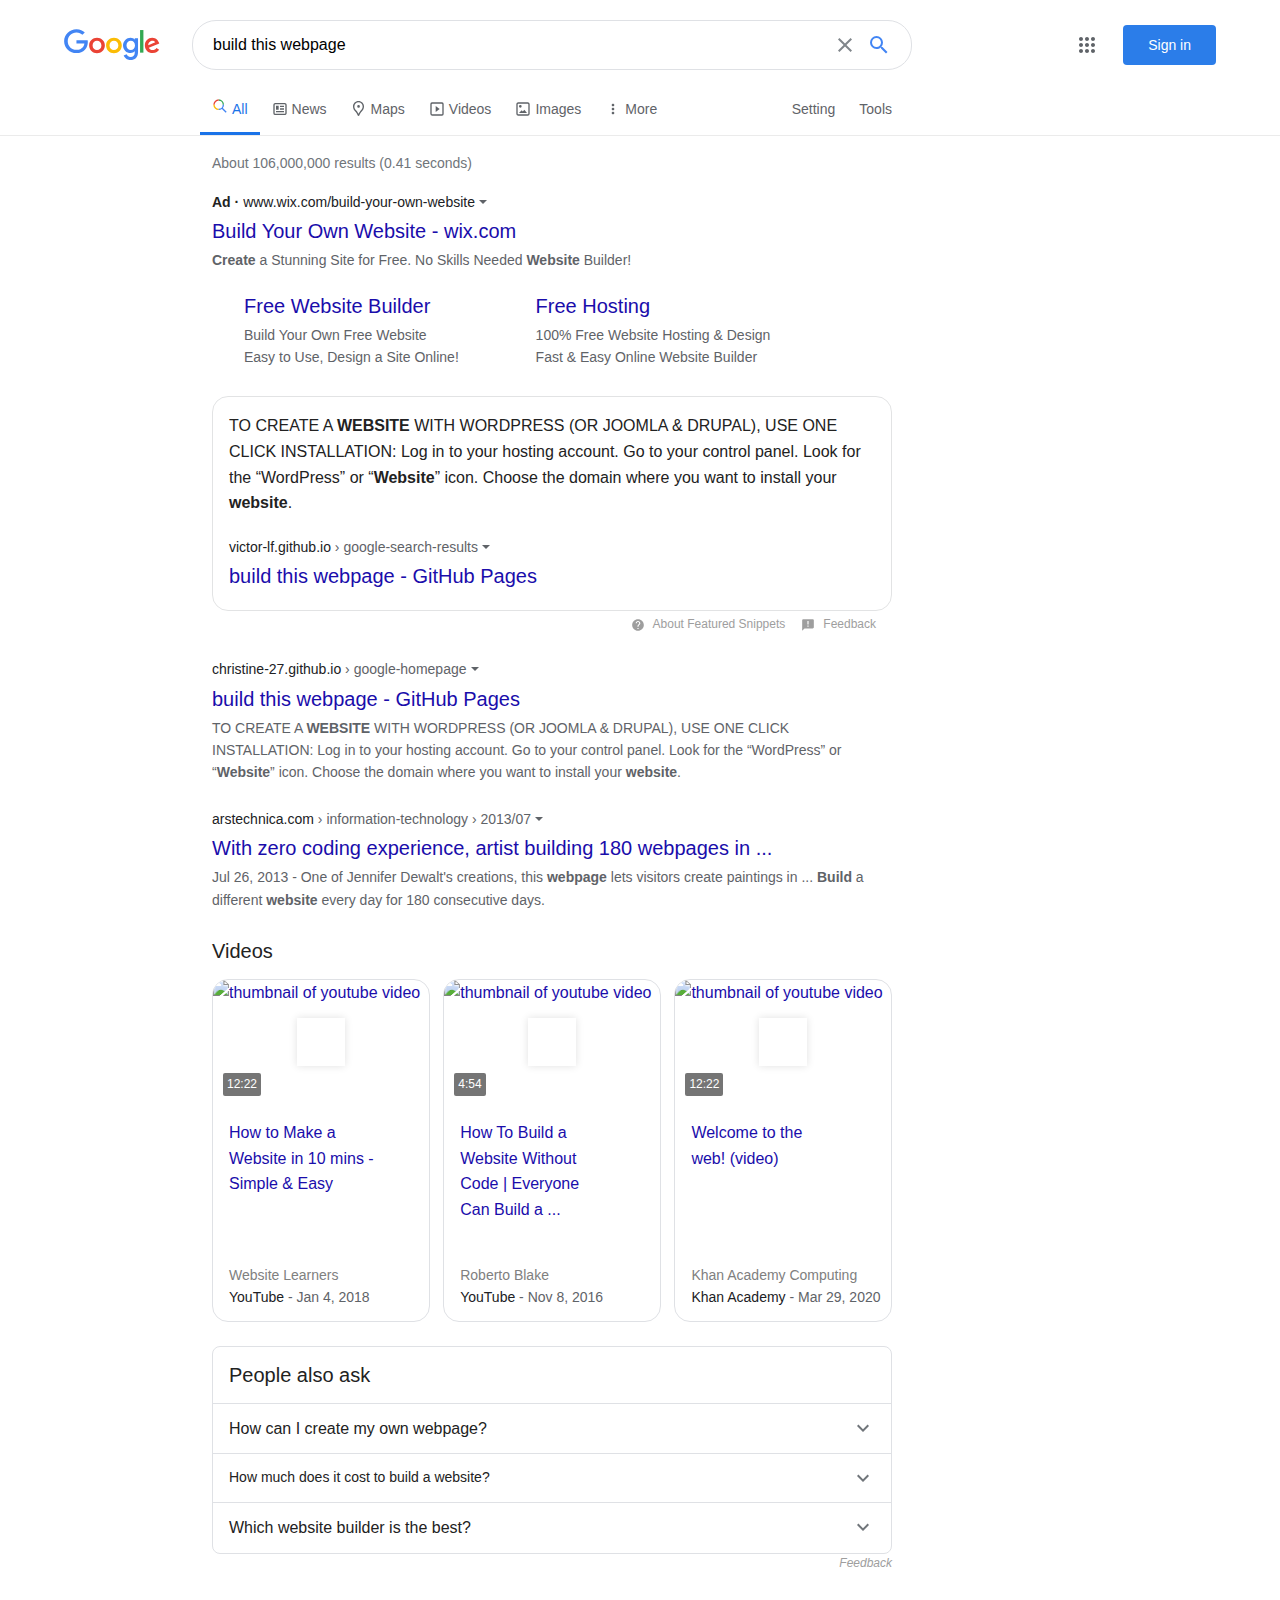
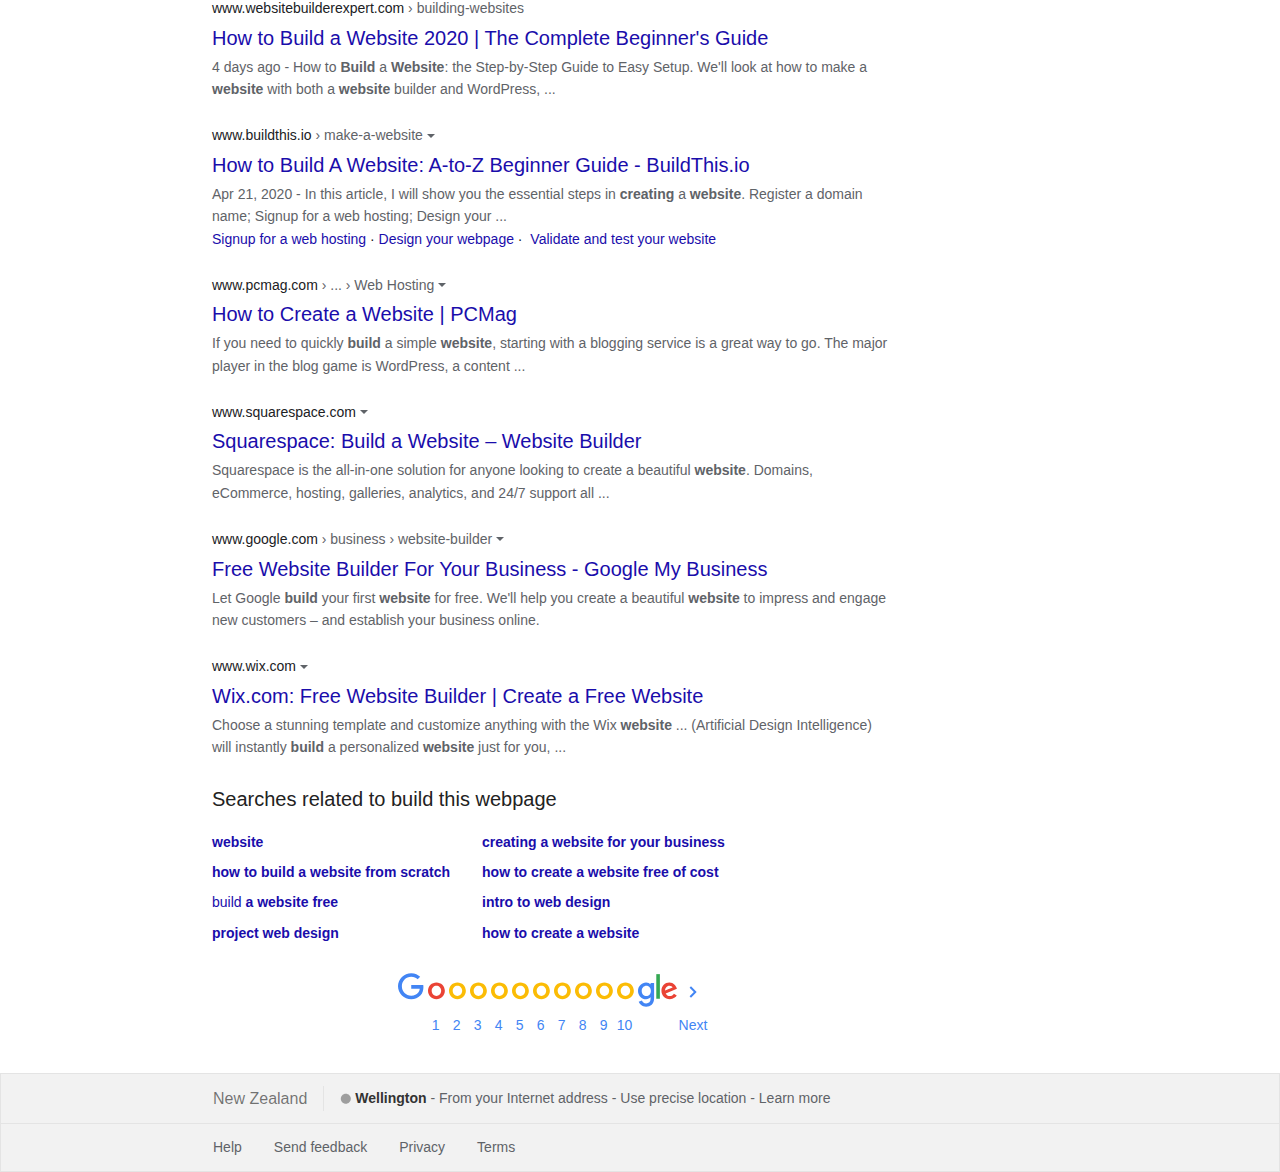
==== search-result.html @ 0edc9e2f "test launch" ====
<!DOCTYPE html>
<html lang="en">

<head>
    <meta charset="UTF-8">
    <meta name="viewport" content="width=device-width, initial-scale=1.0">
    <title>Google Search Result</title>
    <link href="assets/stylesheets/styles.css" rel="stylesheet">

</head>

<body>

    <!-- Header Start -->
    <header class="site-header">

            <div class="main-grid grid">

                <!-- Site Logo Start -->
                <a href="index.html" class="site-logo">

                    <svg width="96" height="32" viewBox="0 0 96 32" fill="none" xmlns="http://www.w3.org/2000/svg">
                        <path
                            d="M40.8529 16.4104C40.8529 20.8522 37.3271 24.1252 33 24.1252C28.6729 24.1252 25.1471 20.8522 25.1471 16.4104C25.1471 11.9374 28.6729 8.69565 33 8.69565C37.3271 8.69565 40.8529 11.9374 40.8529 16.4104ZM37.4153 16.4104C37.4153 13.6348 35.3718 11.7356 33 11.7356C30.6282 11.7356 28.5847 13.6348 28.5847 16.4104C28.5847 19.1583 30.6282 21.0852 33 21.0852C35.3718 21.0852 37.4153 19.1548 37.4153 16.4104Z"
                            fill="#EA4335" />
                        <path
                            d="M57.7941 16.4104C57.7941 20.8522 54.2682 24.1252 49.9412 24.1252C45.6141 24.1252 42.0882 20.8522 42.0882 16.4104C42.0882 11.9409 45.6141 8.69565 49.9412 8.69565C54.2682 8.69565 57.7941 11.9374 57.7941 16.4104ZM54.3565 16.4104C54.3565 13.6348 52.3129 11.7356 49.9412 11.7356C47.5694 11.7356 45.5259 13.6348 45.5259 16.4104C45.5259 19.1583 47.5694 21.0852 49.9412 21.0852C52.3129 21.0852 54.3565 19.1548 54.3565 16.4104Z"
                            fill="#FBBC05" />
                        <path
                            d="M74.0294 9.16174V23.0122C74.0294 28.7096 70.62 31.0365 66.5894 31.0365C62.7953 31.0365 60.5118 28.5356 59.6506 26.4904L62.6435 25.2626C63.1765 26.5183 64.4823 28 66.5859 28C69.1659 28 70.7647 26.4313 70.7647 23.4783V22.3687H70.6447C69.8753 23.3043 68.3929 24.1217 66.5223 24.1217C62.6082 24.1217 59.0223 20.7617 59.0223 16.4383C59.0223 12.0835 62.6082 8.69565 66.5223 8.69565C68.3894 8.69565 69.8718 9.51304 70.6447 10.4209H70.7647V9.16521H74.0294V9.16174ZM71.0082 16.4383C71.0082 13.7217 69.1694 11.7356 66.8294 11.7356C64.4576 11.7356 62.4706 13.7217 62.4706 16.4383C62.4706 19.127 64.4576 21.0852 66.8294 21.0852C69.1694 21.0852 71.0082 19.127 71.0082 16.4383Z"
                            fill="#4285F4" />
                        <path d="M79.4118 1.04347V23.6522H76.0588V1.04347H79.4118Z" fill="#34A853" />
                        <path
                            d="M92.4776 18.9496L95.1459 20.7026C94.2847 21.9583 92.2094 24.1217 88.6235 24.1217C84.1765 24.1217 80.8553 20.7339 80.8553 16.407C80.8553 11.8191 84.2047 8.69217 88.2388 8.69217C92.3012 8.69217 94.2882 11.8783 94.9376 13.6L95.2941 14.4765L84.8294 18.7478C85.6306 20.2956 86.8765 21.0852 88.6235 21.0852C90.3741 21.0852 91.5882 20.2365 92.4776 18.9496ZM84.2647 16.1739L91.26 13.3113C90.8753 12.3478 89.7176 11.6765 88.3553 11.6765C86.6082 11.6765 84.1765 13.1965 84.2647 16.1739V16.1739Z"
                            fill="#EA4335" />
                        <path
                            d="M12.4553 14.4035V11.1304H23.6471C23.7565 11.7009 23.813 12.3757 23.813 13.1061C23.813 15.5617 23.1318 18.5983 20.9365 20.7617C18.8012 22.953 16.073 24.1217 12.4588 24.1217C5.76002 24.1217 0.127075 18.7444 0.127075 12.1426C0.127075 5.54087 5.76002 0.163483 12.4588 0.163483C16.1647 0.163483 18.8047 1.59653 20.7883 3.46435L18.4447 5.77392C17.0224 4.45914 15.0953 3.43653 12.4553 3.43653C7.56355 3.43653 3.73766 7.32174 3.73766 12.1426C3.73766 16.9635 7.56355 20.8487 12.4553 20.8487C15.6283 20.8487 17.4353 19.593 18.593 18.4522C19.5318 17.527 20.1494 16.2052 20.393 14.4L12.4553 14.4035V14.4035Z"
                            fill="#4285F4" />
                    </svg>

                </a>
                <!-- Site Logo End -->

                <!-- Search Bar Start -->
                <form action="#" class="search-bar flex flex-space-between-x flex-center-x">

                    <input maxlength="2048" type="text" aria-label="google search bar" class="search-bar__box" value="build this webpage"/>

                    <button aria-label=" close button" type="button" class="search-bar__button">
                        <svg viewBox="0 0 24 24" xmlns="http://www.w3.org/2000/svg" width="24" height="24" fill="#80868b">
                            <path
                                d="M19 6.41L17.59 5 12 10.59 6.41 5 5 6.41 10.59 12 5 17.59 6.41 19 12 13.41 17.59 19 19 17.59 13.41 12z" />
                        </svg>
                    </button>

                    <button aria-label="google search button" type="submit" class="search-bar__button">
                        <svg viewBox="0 0 24 24" xmlns="http://www.w3.org/2000/svg" width="24" height="24" fill="#4285f4">
                            <path
                                d="M15.5 14h-.79l-.28-.27A6.471 6.471 0 0 0 16 9.5 6.5 6.5 0 1 0 9.5 16c1.61 0 3.09-.59 4.23-1.57l.27.28v.79l5 4.99L20.49 19l-4.99-5zm-6 0C7.01 14 5 11.99 5 9.5S7.01 5 9.5 5 14 7.01 14 9.5 11.99 14 9.5 14z" />
                        </svg>
                    </button>

                </form>
                <!-- Search Bar End -->

                <!-- Menu Start -->
                <div class="menu flex">

                    <a class="menu__icon flex flex-center-y flex-center-x" aria-label="Google App Menu" href="#">
                        <svg viewBox="0 0 24 24" xmlns="http://www.w3.org/2000/svg" width="24" height="24" fill="#5f6368">
                            <path
                                d="M6,8c1.1,0 2,-0.9 2,-2s-0.9,-2 -2,-2 -2,0.9 -2,2 0.9,2 2,2zM12,20c1.1,0 2,-0.9 2,-2s-0.9,-2 -2,-2 -2,0.9 -2,2 0.9,2 2,2zM6,20c1.1,0 2,-0.9 2,-2s-0.9,-2 -2,-2 -2,0.9 -2,2 0.9,2 2,2zM6,14c1.1,0 2,-0.9 2,-2s-0.9,-2 -2,-2 -2,0.9 -2,2 0.9,2 2,2zM12,14c1.1,0 2,-0.9 2,-2s-0.9,-2 -2,-2 -2,0.9 -2,2 0.9,2 2,2zM16,6c0,1.1 0.9,2 2,2s2,-0.9 2,-2 -0.9,-2 -2,-2 -2,0.9 -2,2zM12,8c1.1,0 2,-0.9 2,-2s-0.9,-2 -2,-2 -2,0.9 -2,2 0.9,2 2,2zM18,14c1.1,0 2,-0.9 2,-2s-0.9,-2 -2,-2 -2,0.9 -2,2 0.9,2 2,2zM18,20c1.1,0 2,-0.9 2,-2s-0.9,-2 -2,-2 -2,0.9 -2,2 0.9,2 2,2z" />
                        </svg>
                    </a>

                    <a href="#" class="button menu__button">Sign in</a>

                </div>
                <!-- Menu End -->

            </div>

            <!-- Main Nav Start -->
            <nav class="main-nav main-grid grid">

                <!-- Navigation Menu Start -->
                <ul class="main-nav__list flex">

                    <!-- "All" Start -->
                    <li class="main-nav__item main-nav__item--current">
                        <a href="#" class="main-nav__link main-nav__link--current flex">
                            <span class="main-nav__icon-container">
                                <svg viewBox="0 0 24 24" xmlns="http://www.w3.org/2000/svg" width="16" height="16">
                                    <path d="M10 2v2a6 6 0 0 1 6 6h2a8 8 0 0 0-8-8" fill="#34A853" />
                                    <path d="M10 4V2a8 8 0 0 0-8 8h2c0-3.3 2.7-6 6-6" fill="#EA4335" />
                                    <path d="M4 10H2a8 8 0 0 0 8 8v-2c-3.3 0-6-2.69-6-6" fill="#FBBC04" />
                                    <path
                                        d="M22 20.59l-5.69-5.69A7.96 7.96 0 0 0 18 10h-2a6 6 0 0 1-6 6v2c1.85 0 3.52-.64 4.88-1.68l5.69 5.69L22 20.59"
                                        fill="#4285F4" />
                                </svg>
                            </span>
                            All
                        </a>
                    </li>
                    <!-- "All" End -->

                    <!-- "News" Start -->
                    <li class="main-nav__item">
                        <a href="#" class="main-nav__link flex flex-center-y">
                            <span class="main-nav__icon-container">
                                <svg viewBox="0 0 24 24" xmlns="http://www.w3.org/2000/svg" width="16" height="16" fill="#5f6368">
                                    <path d="M22 12h-2v6.22c-.07.48-.51.82-1 .78h-7v2h7c1.59.05 2.92-1.17 3-2.76V12" />
                                    <path d="M19 3h-7v2h7c.49-.04.92.3 1 .78V12h2V5.76A2.93 2.93 0 0 0 19 3" />
                                    <path d="M12 3H5a2.93 2.93 0 0 0-3 2.76V12h2V5.78A.94.94 0 0 1 5 5h7V3" />
                                    <path d="M4 12H2v6.24A2.916 2.916 0 0 0 5 21h7v-2H5c-.49.04-.92-.3-1-.78L4.01 12" />
                                    <path d="M10 7H6v6h4V7m8 4h-6v2h6v-2m0 4H6v2h12v-2m0-8h-6v2h6V7" />
                                </svg>
                            </span>
                            News
                        </a>
                    </li>
                    <!-- "News" End -->

                    <!-- "Maps" Start -->
                    <li class="main-nav__item">
                        <a href="#" class="main-nav__link flex flex-center-y">
                            <span class="main-nav__icon-container">
                                <svg viewBox="0 0 16 16" xmlns="http://www.w3.org/2000/svg" width="16" height="16" fill="#5f6368">
                                    <path
                                        d="M7.503 0c3.09 0 5.502 2.487 5.502 5.427 0 2.337-1.13 3.694-2.26 5.05-.454.528-.906 1.13-1.358 1.734-.452.603-.754 1.508-.98 1.96-.226.452-.377.829-.904.829-.528 0-.678-.377-.905-.83-.226-.451-.527-1.356-.98-1.959-.452-.603-.904-1.206-1.356-1.734C3.132 9.121 2 7.764 2 5.427 2 2.487 4.412 0 7.503 0zm0 1.364c-2.283 0-4.14 1.822-4.14 4.063 0 1.843.86 2.873 1.946 4.177.468.547.942 1.178 1.4 1.79.34.452.596.99.794 1.444.198-.455.453-.992.793-1.445.459-.61.931-1.242 1.413-1.803 1.074-1.29 1.933-2.32 1.933-4.163 0-2.24-1.858-4.063-4.139-4.063zm0 2.734a1.33 1.33 0 11-.001 2.658 1.33 1.33 0 010-2.658" />
                                </svg>
                            </span>
                            Maps
                        </a>
                    </li>
                    <!-- "Maps" End -->

                    <!-- "Videos" Start -->
                    <li class="main-nav__item">
                        <a href="#" class="main-nav__link flex flex-center-y">
                            <span class="main-nav__icon-container">
                                <svg viewBox="0 0 24 24" xmlns="http://www.w3.org/2000/svg" width="16" height="16" fill="#5f6368">
                                    <path d="M10 16.5l6-4.5-6-4.5" />
                                    <path d="M20 12h2v7.5a2.5 2.5 0 0 1-2.5 2.5H12v-2h7a1 1 0 0 0 1-1v-7" />
                                    <path d="M20 12V5a1 1 0 0 0-1-1h-7V2h7.6A2.4 2.4 0 0 1 22 4.4V12h-2" />
                                    <path
                                        d="M12 20v2H5a3 3 0 0 1-3-3V4.4A2.4 2.4 0 0 1 4.4 2H12v2H5a1 1 0 0 0-1 1v14a1 1 0 0 0 1 1h7" />
                                </svg>
                            </span>
                            Videos
                        </a>
                    </li>
                    <!-- "Videos" End -->

                    <!-- "Images" Start -->
                    <li class="main-nav__item">
                        <a href="#" class="main-nav__link flex flex-center-y">
                            <span class="main-nav__icon-container">
                                <svg viewBox="0 0 24 24" xmlns="http://www.w3.org/2000/svg" width="16" height="16" fill="#5f6368">
                                    <path
                                        d="M14 13l4 5H6l4-4 1.79 1.78L14 13zm-6.01-2.99A2 2 0 0 0 8 6a2 2 0 0 0-.01 4.01zM22 5v14a3 3 0 0 1-3 2.99H5c-1.64 0-3-1.36-3-3V5c0-1.64 1.36-3 3-3h14c1.65 0 3 1.36 3 3zm-2.01 0a1 1 0 0 0-1-1H5a1 1 0 0 0-1 1v14a1 1 0 0 0 1 1h7v-.01h7a1 1 0 0 0 1-1V5" />
                                </svg>
                            </span>
                            Images
                        </a>
                    </li>
                    <!-- "Images" End -->

                    <!-- "More" Start -->
                    <li class="main-nav__item">
                        <a href="#" class="main-nav__link flex flex-center-y">
                            <span class="main-nav__icon-container main-nav__icon-container--last">
                                <svg viewBox="0 0 24 24" xmlns="http://www.w3.org/2000/svg" width="16" height="16" fill="#5f6368">
                                    <path
                                        d="M12 8c1.1 0 2-.9 2-2s-.9-2-2-2-2 .9-2 2 .9 2 2 2zm0 2c-1.1 0-2 .9-2 2s.9 2 2 2 2-.9 2-2-.9-2-2-2zm0 6c-1.1 0-2 .9-2 2s.9 2 2 2 2-.9 2-2-.9-2-2-2z" />
                                </svg>
                            </span>
                            More
                        </a>
                    </li>
                    <!-- "More" End -->

                    <!-- "Setting" Start -->
                    <li class="main-nav__item main-nav__item--push-right">
                        <a href="#" class="main-nav__link flex flex-center-y">
                            Setting
                        </a>
                    </li>
                    <!-- "Setting" End -->

                    <!-- "Tools" Start -->
                    <li class="main-nav__item">
                        <a href="#" class="main-nav__link flex flex-center-y">
                            Tools
                        </a>
                    </li>
                    <!-- "Tools" End -->
                </ul>

            </nav>
            <!-- Main Nav End -->

    </header>
    <!-- Header End -->

    <!-- Main Start -->
    <main class="site-main grid main-grid">

        <!-- Search Results Container Start -->
        <div class="search-result grid">

            <!-- Results Stat Container Start -->
            <div class="search-result__stats-container">
                <p class="search-result__stats">About 106,000,000 results (0.41 seconds) </p>
            </div>
            <!-- Results Stat Container End -->

            <!-- Ads Container Start -->
            <div class="spacing-y">

                <a href="#" class="search-result__link">

                    <div class="flex flex-center-y">

                        <p><strong>Ad</strong><span><b> · </b></span><span
                                class="search-result__web-url">www.wix.com/build-your-own-website</span></p>

                        <svg class="search-result__icon" width="8" height="4" viewBox="0 0 8 4" fill="none"
                            xmlns="http://www.w3.org/2000/svg">
                            <path d="M0 0H8L4 4L0 0Z" fill="#5f6368" />
                        </svg>

                    </div>

                    <h3 class="link search-result__web-title">Build Your Own Website - wix.com‎</h3>

                </a>

                <p class="search-result__web-description"><strong>Create</strong> a Stunning Site for Free. No Skills Needed
                    <strong>Website</strong> Builder!</p>

                <!-- Ads Subsection Container Start -->
                <div class="search-result__ads-container flex">

                    <div class="search-result__ads">
                        <a href="#" class="search-result__link">
                            <h3 class="link search-result__web-title">Free Website Builder</h3>
                        </a>
                        <p class="search-result__web-description">
                            Build Your Own Free Website <br>
                            Easy to Use, Design a Site Online!
                        </p>
                    </div>

                    <div class="search-result__ads">
                        <a href="#" class="search-result__link">
                            <h3 class="link search-result__web-title">Free Hosting</h3>
                        </a>
                        <p class="search-result__web-description">
                            100% Free Website Hosting & Design <br>
                            Fast & Easy Online Website Builder
                        </p>
                    </div>

                </div>
                <!-- Ads Subsection Container End -->

            </div>
            <!-- Ads Container End -->

            <!-- Main Result Start -->
            <div class="spacing-y">

                <!-- Main Result Container Start -->
                <div class="search-result__main-result">

                    <p class="search-result__main-result-description">

                        TO CREATE A <b>WEBSITE</b> WITH WORDPRESS (OR JOOMLA & DRUPAL), USE ONE CLICK INSTALLATION: Log
                        in to your hosting account. Go to your control panel. Look for the “WordPress” or
                        “<b>Website</b>” icon. Choose the domain where you want to install your <b>website</b>.

                    </p>

                    <a href="#" class="search-result__link">

                        <div class="flex-center-y flex">

                            <p><span class="search-result__web-url">victor-lf.github.io <span
                                        class="search-result__web-url--accent">› google-search-results</span></span></p>

                            <svg class="search-result__icon" width="8" height="4" viewBox="0 0 8 4" fill="none"
                                xmlns="http://www.w3.org/2000/svg">
                                <path d="M0 0H8L4 4L0 0Z" fill="#5f6368" />
                            </svg>

                        </div>

                        <h3 class="search-result__web-title">build this webpage - GitHub Pages‎</h3>

                    </a>

                </div>
                <!-- Main Result Container End -->

                <!-- Main Result Menu Container Start -->
                <div class="search-result__menu flex flex-end-x">

                    <a class="search-result__menu-link flex flex-center-y" href="#">

                        <span><svg class="search-result__menu-icon" xmlns="http://www.w3.org/2000/svg" viewBox="0 0 24 24" width="14" height="14" >
                                <path fill="#9e9e9e"
                                    d="M12 2C6.48 2 2 6.48 2 12s4.48 10 10 10 10-4.48 10-10S17.52 2 12 2zm1 17h-2v-2h2v2zm2.07-7.75l-.9.92C13.45 12.9 13 13.5 13 15h-2v-.5c0-1.1.45-2.1 1.17-2.83l1.24-1.26c.37-.36.59-.86.59-1.41 0-1.1-.9-2-2-2s-2 .9-2 2H8c0-2.21 1.79-4 4-4s4 1.79 4 4c0 .88-.36 1.68-.93 2.25z" />
                            </svg>
                        </span>

                        About Featured Snippets

                    </a>

                    <a class="search-result__menu-link flex flex-center-y" href="#">

                        <span><svg class="search-result__menu-icon" xmlns="http://www.w3.org/2000/svg" viewBox="0 0 24 24" width="14" height="14">
                                <path fill="#9e9e9e"
                                    d="M20 2H4c-1.1 0-1.99.9-1.99 2L2 22l4-4h14c1.1 0 2-.9 2-2V4c0-1.1-.9-2-2-2zm-7 9h-2V5h2v6zm0 4h-2v-2h2v2z" />
                            </svg>
                        </span>

                        Feedback

                    </a>

                </div>
                <!-- Main Result Menu Container End -->

            </div>
            <!-- Main Result End -->

            <!-- Website Result Container Start -->
            <div class="spacing-y">

                <a href="#" class="search-result__link">

                    <div class="flex-center-y flex">

                        <p><span class="search-result__web-url">christine-27.github.io <span
                                    class="search-result__web-url--accent">› google-homepage</span></span></p>

                        <svg class="search-result__icon" width="8" height="4" viewBox="0 0 8 4" fill="none"
                            xmlns="http://www.w3.org/2000/svg">
                            <path d="M0 0H8L4 4L0 0Z" fill="#5f6368" />
                        </svg>

                    </div>

                    <h3 class="search-result__web-title">build this webpage - GitHub Pages‎</h3>

                </a>

                <p class="search-result__web-description">TO CREATE A <b>WEBSITE</b> WITH WORDPRESS (OR JOOMLA & DRUPAL), USE
                    ONE CLICK INSTALLATION: Log in to your hosting account. Go to your control panel. Look for the
                    “WordPress” or “<b>Website</b>” icon. Choose the domain where you want to install your
                    <b>website</b>.</p>

            </div>
            <!-- Website Result Container End -->

            <!-- Website Result Container Start -->
            <div class="spacing-y">

                <a href="#" class="search-result__link">

                    <div class="flex-center-y flex">

                        <p><span class="search-result__web-url">arstechnica.com<span
                                    class="search-result__web-url--accent"> › information-technology ›
                                    2013/07</span></span></p>

                        <svg class="search-result__icon" width="8" height="4" viewBox="0 0 8 4" fill="none"
                            xmlns="http://www.w3.org/2000/svg">
                            <path d="M0 0H8L4 4L0 0Z" fill="#5f6368" />
                        </svg>

                    </div>

                    <h3 class="search-result__web-title">With zero coding experience, artist building 180 webpages in ...‎</h3>

                </a>

                <p class="search-result__web-description"><span class="search-result__web-url--accent">Jul 26, 2013 -</span> One of
                    Jennifer Dewalt's creations, this <b>webpage</b> lets visitors create paintings in ... <b>Build</b>
                    a
                    different <b>website</b> every day for 180 consecutive days.</p>

            </div>
            <!-- Website Result Container End -->

            <!-- Video Result Container Start -->
            <div class="spacing-y">

                <h3 class="search-result__section-title video__section-title">Videos</h3>

                <!-- Video-Card Container Start -->
                <div class="flex flex-space-between-x">

                    <!-- Video Card 1 Start -->
                    <div class="video">

                        <a href="#" class="link video__link">

                            <div class="video__thumbnail">

                                <img src="assets/images/video-thumbnail-1.jpg" alt="thumbnail of youtube video" class="video__image">

                                <svg xmlns="http://www.w3.org/2000/svg" width="48px" height="48px" viewBox="0 0 510 510"
                                    class="video__play-button">

                                    <path
                                        d="M255,0C114.75,0,0,114.75,0,255s114.75,255,255,255s255-114.75,255-255S395.25,0,255,0z M204,369.75v-229.5L357,255 L204,369.75z" />
                                </svg>

                                <p class="video__duration">12:22</p>

                            </div>

                            <div class="video__title">
                                How to Make a <br>
                                Website in 10 mins - <br>
                                Simple & Easy
                            </div>

                        </a>

                        <div class="video__stats">
                            <p class="video__channel">
                                Website Learners
                            </p>

                            <p><span class="search-result__web-url">YouTube <span
                                        class="search-result__web-url--accent">- Jan 4, 2018</span></span></p>

                        </div>

                    </div>
                    <!-- Video Card 1 End -->

                    <!-- Video Card 2 Start -->
                    <div class="video">

                        <a href="#" class="link video__link">

                            <div class="video__thumbnail">

                                <img src="assets/images/video-thumbnail-2.jpg" class="video__image" alt="thumbnail of youtube video">

                                <svg xmlns="http://www.w3.org/2000/svg" width="48px" height="48px" viewBox="0 0 510 510"
                                    class="video__play-button">

                                    <path
                                        d="M255,0C114.75,0,0,114.75,0,255s114.75,255,255,255s255-114.75,255-255S395.25,0,255,0z M204,369.75v-229.5L357,255 L204,369.75z" />
                                </svg>

                                <p class="video__duration">4:54</p>

                            </div>

                            <div class="video__title">
                                How To Build a <br>
                                Website Without <br>
                                Code | Everyone <br>
                                Can Build a ...
                            </div>

                        </a>

                        <div class="video__stats">
                            <p class="video__channel">
                                Roberto Blake
                            </p>

                            <p><span class="search-result__web-url">YouTube <span
                                        class="search-result__web-url--accent">- Nov 8, 2016</span></span></p>

                        </div>

                    </div>
                    <!-- Video Card 2 End -->

                    <!-- Video Card 3 Start -->
                    <div class="video">

                        <a href="#" class="link video__link">

                            <div class="video__thumbnail">

                                <img src="assets/images/video-thumbnail-3.jpg" class="video__image" alt="thumbnail of youtube video">

                                <svg xmlns="http://www.w3.org/2000/svg" width="48px" height="48px" viewBox="0 0 510 510"
                                    class="video__play-button">

                                    <path
                                        d="M255,0C114.75,0,0,114.75,0,255s114.75,255,255,255s255-114.75,255-255S395.25,0,255,0z M204,369.75v-229.5L357,255 L204,369.75z" />
                                </svg>

                                <p class="video__duration">12:22</p>

                            </div>

                            <div class="video__title">
                                Welcome to the <br>
                                web! (video)
                            </div>

                        </a>

                        <div class="video__stats">
                            <p class="video__channel">
                                Khan Academy Computing
                            </p>

                            <p><span class="search-result__web-url">Khan Academy <span
                                        class="search-result__web-url--accent">- Mar 29, 2020</span></span></p>

                        </div>

                    </div>
                    <!-- Video-Card 3 End -->

                </div>
                <!-- Video-Card Container End -->

            </div>
            <!-- Video Result Container End -->

            <!-- People Ask Wrapper Start -->
            <div class="spacing-y">

                <div class="people-ask">

                    <div class="people-ask__container">

                        <h2 class="search-result__section-title">People also ask</h2>

                    </div>

                    <div class="people-ask__container flex flex-space-between-x">

                        <p class="people-ask__question">How can I create my own webpage?</p>

                        <svg focusable="false" xmlns="http://www.w3.org/2000/svg" viewBox="0 0 24 24" width="24" height="24">
                            <path d="M7.41 8.59L12 13.17l4.59-4.58L18 10l-6 6-6-6 1.41-1.41z" fill="#70757A" /></svg>

                    </div>

                    <div class="people-ask__container flex flex-space-between-x">

                        <p class="speople-ask__question">How much does it cost to build a website?</p>

                        <svg xmlns="http://www.w3.org/2000/svg" viewBox="0 0 24 24" width="24" height="24">
                            <path d="M7.41 8.59L12 13.17l4.59-4.58L18 10l-6 6-6-6 1.41-1.41z" fill="#70757A" /></svg>

                    </div>

                    <div class="people-ask__container flex flex-space-between-x">

                        <p class="people-ask__question">Which website builder is the best?</p>

                        <svg focusable="false" xmlns="http://www.w3.org/2000/svg" viewBox="0 0 24 24" width="24" height="24">
                            <path d="M7.41 8.59L12 13.17l4.59-4.58L18 10l-6 6-6-6 1.41-1.41z" fill="#70757A" /></svg>

                    </div>

                </div>

                <div class="flex flex-end-x">

                    <a class="search-result__menu-link flex flex-center-y" href="#">

                        <em>Feedback</em>

                    </a>

                </div>

            </div>
            <!-- People Ask Wrapper End -->

            <!-- Website Result Container Start -->
            <div class="spacing-y">

                <a href="#" class="search-result__link">

                    <div class="flex-center-y flex">

                        <p><span class="search-result__web-url">www.websitebuilderexpert.com<span
                                    class="search-result__web-url--accent"> › building-websites</span></span></p>


                    </div>

                    <h3 class="search-result__web-title">How to Build a Website 2020 | The Complete Beginner's Guide</h3>

                </a>

                <p class="search-result__web-description"><span class="search-result__web-url--accent">4 days ago - </span>How to
                    <b>Build</b> a <b>Website</b>: the Step-by-Step Guide to Easy Setup. We'll look at how to make a
                    <b>website</b> with both a <b>website</b> builder and WordPress, ...</p>

            </div>
            <!-- Website Result Container End -->

            <!-- Website Result Container Start -->
            <div class="spacing-y">

                <a href="#" class="search-result__link">

                    <div class="flex-center-y flex">

                        <p><span class="search-result__web-url">www.buildthis.io<span
                                    class="search-result__web-url--accent"> › make-a-website</span></span></p>

                        <svg class="search-result__icon" width="8" height="4" viewBox="0 0 8 4" fill="none"
                            xmlns="http://www.w3.org/2000/svg">
                            <path d="M0 0H8L4 4L0 0Z" fill="#5f6368" />
                        </svg>

                    </div>

                    <h3 class="search-result__web-title">How to Build A Website: A-to-Z Beginner Guide - BuildThis.io‎</h3>

                </a>

                <p class="search-result__web-description"><span class="search-result__web-url--accent">Apr 21, 2020 - </span>In this
                    article, I will show you the essential steps in <b>creating</b> a <b>website</b>. Register a domain
                    name; Signup for a web hosting; Design your ...</p>

                <div>

                    <a href="#" class="link search-result__web-description-link">Signup for a web hosting</a>

                    ·

                    <a href="#" class="link search-result__web-description-link">Design your webpage</a>

                    · ‎

                    <a href="#" class="link search-result__web-description-link">Validate and test your website</a>

                </div>

            </div>
            <!-- Website Result Container End -->

            <!-- Website Result Container Start -->
            <div class="spacing-y">

                <a href="#" class="search-result__link">

                    <div class="flex-center-y flex">

                        <p><span class="search-result__web-url">www.pcmag.com<span
                                    class="search-result__web-url--accent"> › ... › Web Hosting</span></span></p>

                        <svg class="search-result__icon" width="8" height="4" viewBox="0 0 8 4" fill="none"
                            xmlns="http://www.w3.org/2000/svg">
                            <path d="M0 0H8L4 4L0 0Z" fill="#5f6368" />
                        </svg>

                    </div>

                    <h3 class="search-result__web-title">How to Create a Website | PCMag‎</h3>

                </a>

                <p class="search-result__web-description">If you need to quickly <b>build</b> a simple <b>website</b>, starting
                    with a blogging service is a great way to go. The major player in the blog game is WordPress, a
                    content ...</p>

            </div>
            <!-- Website Result Container End -->

            <!-- Website Result Container Start -->
            <div class="spacing-y">

                <a href="#" class="search-result__link">

                    <div class="flex-center-y flex">

                        <p><span class="search-result__web-url">www.squarespace.com</span></p>

                        <svg class="search-result__icon" width="8" height="4" viewBox="0 0 8 4" fill="none"
                            xmlns="http://www.w3.org/2000/svg">
                            <path d="M0 0H8L4 4L0 0Z" fill="#5f6368" />
                        </svg>

                    </div>

                    <h3 class="search-result__web-title">Squarespace: Build a Website – Website Builder‎</h3>

                </a>

                <p class="search-result__web-description">Squarespace is the all-in-one solution for anyone looking to create a
                    beautiful <b>website</b>. Domains, eCommerce, hosting, galleries, analytics, and 24/7 support all
                    ...</p>

            </div>
            <!-- Website Result Container End -->

            <!-- Website Result Container Start -->
            <div class="spacing-y">

                <a href="#" class="search-result__link">

                    <div class="flex-center-y flex">

                        <p><span class="search-result__web-url">www.google.com<span
                                    class="search-result__web-url--accent"> › business › website-builder</span></span></p>

                        <svg class="search-result__icon" width="8" height="4" viewBox="0 0 8 4" fill="none"
                            xmlns="http://www.w3.org/2000/svg">
                            <path d="M0 0H8L4 4L0 0Z" fill="#5f6368" />
                        </svg>

                    </div>

                    <h3 class="search-result__web-title">Free Website Builder For Your Business - Google My Business‎</h3>

                </a>

                <p class="search-result__web-description">Let Google <b>build</b> your first <b>website</b> for free. We'll help
                    you create a beautiful <b>website</b> to impress and engage new customers – and establish your
                    business online.</p>

            </div>
            <!-- Website Result Container End -->

            <!-- Website Result Container Start -->
            <div class="spacing-y">

                <a href="#" class="search-result__link">

                    <div class="flex-center-y flex">

                        <p><span class="search-result__web-url">www.wix.com</span></p>

                        <svg class="search-result__icon" width="8" height="4" viewBox="0 0 8 4" fill="none"
                            xmlns="http://www.w3.org/2000/svg">
                            <path d="M0 0H8L4 4L0 0Z" fill="#5f6368" />
                        </svg>

                    </div>

                    <h3 class="search-result__web-title">Wix.com: Free Website Builder | Create a Free Website</h3>

                </a>

                <p class="search-result__web-description">Choose a stunning template and customize anything with the Wix
                    <b>website</b> ... (Artificial Design Intelligence) will instantly <b>build</b> a personalized
                    <b>website</b> just for you, ...</p>

            </div>
            <!-- Website Result Container End -->

            <!-- Link Result Wrapper Start -->
            <div class="link-list spacing-y">

                <h3 class="search-result__section-title link-list__title">Searches related to build this webpage</h3>

                <div class="link-list__container grid">

                    <a href="#" class="link link-list__item"><b>website</b></a>

                    <a href="#" class="link link-list__item"><b>creating a website for your business</b></a>

                    <a href="#" class="link link-list__item"><b>how to</b> <b>build a website from scratch</b></a>

                    <a href="#" class="link link-list__item"><b>how to create a website free of cost</b></a>

                    <a href="#" class="link link-list__item">build <b>a website free</b></a>

                    <a href="#" class="link link-list__item"><b>intro to web design</b></a>

                    <a href="#" class="link link-list__item"><b>project web design</b></a>

                    <a href="#" class="link link-list__item"><b>how to create a website</b></a>

                </div>

            </div>
            <!-- Link Result Wrapper End -->

        </div>
        <!-- Search Results Container End -->


        <!-- Page Navigation Container Start -->
        <nav class="page-nav spacing-y grid">

            <!-- G Icon Start -->
            <svg width="28" height="40" viewBox="0 0 28 40" fill="none" xmlns="http://www.w3.org/2000/svg">
                <path
                    d="M14.2307 16.6851V13.1209H26.2417C26.3591 13.742 26.4197 14.4769 26.4197 15.2723C26.4197 17.9465 25.6887 21.2532 23.3327 23.6092C21.0411 25.9955 18.1131 27.2682 14.2345 27.2682C7.04528 27.2682 1 21.4123 1 14.2231C1 7.03391 7.04528 1.17802 14.2345 1.17802C18.2116 1.17802 21.0449 2.73858 23.1736 4.77262L20.6585 7.28769C19.132 5.85592 17.0639 4.74231 14.2307 4.74231C8.98083 4.74231 4.87489 8.97325 4.87489 14.2231C4.87489 19.4729 8.98083 23.7039 14.2307 23.7039C17.6359 23.7039 19.5752 22.3365 20.8176 21.0941C21.8251 20.0866 22.488 18.6472 22.7494 16.6814L14.2307 16.6851Z"
                    fill="#4285F4" />
            </svg>
            <!-- G Icon End -->

            <!-- Red O Icon Start -->
            <svg width="20" height="40" viewBox="0 0 20 40" fill="none" xmlns="http://www.w3.org/2000/svg">
                <path
                    d="M18.8556 18.8707C18.8556 23.7077 15.0716 27.272 10.4278 27.272C5.78398 27.272 2 23.7077 2 18.8707C2 13.9996 5.78398 10.4694 10.4278 10.4694C15.0716 10.4694 18.8556 13.9996 18.8556 18.8707ZM15.1663 18.8707C15.1663 15.8481 12.9732 13.7799 10.4278 13.7799C7.8824 13.7799 5.68929 15.8481 5.68929 18.8707C5.68929 21.863 7.8824 23.9614 10.4278 23.9614C12.9732 23.9614 15.1663 21.8592 15.1663 18.8707Z"
                    fill="#EA4335" />
            </svg>
            <!-- Red O Icon End -->

            <!-- Yellow O Icon Start -->
            <svg width="20" height="40" viewBox="0 0 20 40" fill="none" xmlns="http://www.w3.org/2000/svg">
                <path
                    d="M18.8556 18.8707C18.8556 23.7077 15.0716 27.272 10.4278 27.272C5.78398 27.272 2 23.7077 2 18.8707C2 14.0034 5.78398 10.4694 10.4278 10.4694C15.0716 10.4694 18.8556 13.9996 18.8556 18.8707ZM15.1663 18.8707C15.1663 15.8481 12.9732 13.7799 10.4278 13.7799C7.8824 13.7799 5.68929 15.8481 5.68929 18.8707C5.68929 21.863 7.8824 23.9614 10.4278 23.9614C12.9732 23.9614 15.1663 21.8592 15.1663 18.8707Z"
                    fill="#FBBC05" />
            </svg>
            <!-- Yellow O Icon End -->

            <!-- Yellow O Icon Start -->
            <svg width="20" height="40" viewBox="0 0 20 40" fill="none" xmlns="http://www.w3.org/2000/svg">
                <path
                    d="M18.8556 18.8707C18.8556 23.7077 15.0716 27.272 10.4278 27.272C5.78398 27.272 2 23.7077 2 18.8707C2 14.0034 5.78398 10.4694 10.4278 10.4694C15.0716 10.4694 18.8556 13.9996 18.8556 18.8707ZM15.1663 18.8707C15.1663 15.8481 12.9732 13.7799 10.4278 13.7799C7.8824 13.7799 5.68929 15.8481 5.68929 18.8707C5.68929 21.863 7.8824 23.9614 10.4278 23.9614C12.9732 23.9614 15.1663 21.8592 15.1663 18.8707Z"
                    fill="#FBBC05" />
            </svg>
            <!-- Yellow O Icon End -->

            <!-- Yellow O Icon Start -->
            <svg width="20" height="40" viewBox="0 0 20 40" fill="none" xmlns="http://www.w3.org/2000/svg">
                <path
                    d="M18.8556 18.8707C18.8556 23.7077 15.0716 27.272 10.4278 27.272C5.78398 27.272 2 23.7077 2 18.8707C2 14.0034 5.78398 10.4694 10.4278 10.4694C15.0716 10.4694 18.8556 13.9996 18.8556 18.8707ZM15.1663 18.8707C15.1663 15.8481 12.9732 13.7799 10.4278 13.7799C7.8824 13.7799 5.68929 15.8481 5.68929 18.8707C5.68929 21.863 7.8824 23.9614 10.4278 23.9614C12.9732 23.9614 15.1663 21.8592 15.1663 18.8707Z"
                    fill="#FBBC05" />
            </svg>
            <!-- Yellow O Icon End -->

            <!-- Yellow O Icon Start -->
            <svg width="20" height="40" viewBox="0 0 20 40" fill="none" xmlns="http://www.w3.org/2000/svg">
                <path
                    d="M18.8556 18.8707C18.8556 23.7077 15.0716 27.272 10.4278 27.272C5.78398 27.272 2 23.7077 2 18.8707C2 14.0034 5.78398 10.4694 10.4278 10.4694C15.0716 10.4694 18.8556 13.9996 18.8556 18.8707ZM15.1663 18.8707C15.1663 15.8481 12.9732 13.7799 10.4278 13.7799C7.8824 13.7799 5.68929 15.8481 5.68929 18.8707C5.68929 21.863 7.8824 23.9614 10.4278 23.9614C12.9732 23.9614 15.1663 21.8592 15.1663 18.8707Z"
                    fill="#FBBC05" />
            </svg>
            <!-- Yellow O Icon End -->

            <!-- Yellow O Icon Start -->
            <svg width="20" height="40" viewBox="0 0 20 40" fill="none" xmlns="http://www.w3.org/2000/svg">
                <path
                    d="M18.8556 18.8707C18.8556 23.7077 15.0716 27.272 10.4278 27.272C5.78398 27.272 2 23.7077 2 18.8707C2 14.0034 5.78398 10.4694 10.4278 10.4694C15.0716 10.4694 18.8556 13.9996 18.8556 18.8707ZM15.1663 18.8707C15.1663 15.8481 12.9732 13.7799 10.4278 13.7799C7.8824 13.7799 5.68929 15.8481 5.68929 18.8707C5.68929 21.863 7.8824 23.9614 10.4278 23.9614C12.9732 23.9614 15.1663 21.8592 15.1663 18.8707Z"
                    fill="#FBBC05" />
            </svg>
            <!-- Yellow O Icon End -->

            <!-- Yellow O Icon Start -->
            <svg width="20" height="40" viewBox="0 0 20 40" fill="none" xmlns="http://www.w3.org/2000/svg">
                <path
                    d="M18.8556 18.8707C18.8556 23.7077 15.0716 27.272 10.4278 27.272C5.78398 27.272 2 23.7077 2 18.8707C2 14.0034 5.78398 10.4694 10.4278 10.4694C15.0716 10.4694 18.8556 13.9996 18.8556 18.8707ZM15.1663 18.8707C15.1663 15.8481 12.9732 13.7799 10.4278 13.7799C7.8824 13.7799 5.68929 15.8481 5.68929 18.8707C5.68929 21.863 7.8824 23.9614 10.4278 23.9614C12.9732 23.9614 15.1663 21.8592 15.1663 18.8707Z"
                    fill="#FBBC05" />
            </svg>
            <!-- Yellow O Icon End -->

            <!-- Yellow O Icon Start -->
            <svg width="20" height="40" viewBox="0 0 20 40" fill="none" xmlns="http://www.w3.org/2000/svg">
                <path
                    d="M18.8556 18.8707C18.8556 23.7077 15.0716 27.272 10.4278 27.272C5.78398 27.272 2 23.7077 2 18.8707C2 14.0034 5.78398 10.4694 10.4278 10.4694C15.0716 10.4694 18.8556 13.9996 18.8556 18.8707ZM15.1663 18.8707C15.1663 15.8481 12.9732 13.7799 10.4278 13.7799C7.8824 13.7799 5.68929 15.8481 5.68929 18.8707C5.68929 21.863 7.8824 23.9614 10.4278 23.9614C12.9732 23.9614 15.1663 21.8592 15.1663 18.8707Z"
                    fill="#FBBC05" />
            </svg>
            <!-- Yellow O Icon End -->

            <!-- Yellow O Icon Start -->
            <svg width="20" height="40" viewBox="0 0 20 40" fill="none" xmlns="http://www.w3.org/2000/svg">
                <path
                    d="M18.8556 18.8707C18.8556 23.7077 15.0716 27.272 10.4278 27.272C5.78398 27.272 2 23.7077 2 18.8707C2 14.0034 5.78398 10.4694 10.4278 10.4694C15.0716 10.4694 18.8556 13.9996 18.8556 18.8707ZM15.1663 18.8707C15.1663 15.8481 12.9732 13.7799 10.4278 13.7799C7.8824 13.7799 5.68929 15.8481 5.68929 18.8707C5.68929 21.863 7.8824 23.9614 10.4278 23.9614C12.9732 23.9614 15.1663 21.8592 15.1663 18.8707Z"
                    fill="#FBBC05" />
            </svg>
            <!-- Yellow O Icon End -->

            <!-- Yellow O Icon Start -->
            <svg width="20" height="40" viewBox="0 0 20 40" fill="none" xmlns="http://www.w3.org/2000/svg">
                <path
                    d="M18.8556 18.8707C18.8556 23.7077 15.0716 27.272 10.4278 27.272C5.78398 27.272 2 23.7077 2 18.8707C2 14.0034 5.78398 10.4694 10.4278 10.4694C15.0716 10.4694 18.8556 13.9996 18.8556 18.8707ZM15.1663 18.8707C15.1663 15.8481 12.9732 13.7799 10.4278 13.7799C7.8824 13.7799 5.68929 15.8481 5.68929 18.8707C5.68929 21.863 7.8824 23.9614 10.4278 23.9614C12.9732 23.9614 15.1663 21.8592 15.1663 18.8707Z"
                    fill="#FBBC05" />
            </svg>
            <!-- Yellow O Icon End -->

            <!-- gle Icon Start -->
            <svg width="42" height="40" viewBox="0 0 42 40" fill="none" xmlns="http://www.w3.org/2000/svg">
                <path
                    d="M18.1056 10.977V26.0599C18.1056 32.2642 14.4466 34.7983 10.121 34.7983C6.04913 34.7983 3.59844 32.0748 2.67422 29.8476L5.88625 28.5106C6.45821 29.8779 7.85968 31.4915 10.1172 31.4915C12.8861 31.4915 14.6019 29.7832 14.6019 26.5674V25.3591H14.4731C13.6474 26.378 12.0565 27.2682 10.049 27.2682C5.84837 27.2682 2 23.6092 2 18.901C2 14.1587 5.84837 10.4694 10.049 10.4694C12.0527 10.4694 13.6436 11.3595 14.4731 12.3482H14.6019V10.9808H18.1056V10.977ZM14.8633 18.901C14.8633 15.9427 12.8898 13.7799 10.3785 13.7799C7.83317 13.7799 5.70065 15.9427 5.70065 18.901C5.70065 21.8289 7.83317 23.9614 10.3785 23.9614C12.8898 23.9614 14.8633 21.8289 14.8633 18.901Z"
                    fill="#4285F4" />
                <path d="M23.8819 2.13634V26.7568H20.2836V2.13634H23.8819Z" fill="#34A853" />
                <path
                    d="M37.9042 21.6358L40.7678 23.5448C39.8436 24.9122 37.6164 27.2682 33.768 27.2682C28.9954 27.2682 25.4311 23.5789 25.4311 18.8669C25.4311 13.8708 29.0257 10.4656 33.3551 10.4656C37.7149 10.4656 39.8474 13.9352 40.5443 15.8102L40.9269 16.7647L29.6962 21.4161C30.556 23.1016 31.8931 23.9615 33.768 23.9615C35.6467 23.9615 36.9497 23.0372 37.9042 21.6358ZM29.0901 18.6131L36.5975 15.4958C36.1846 14.4466 34.9422 13.7155 33.4801 13.7155C31.6052 13.7155 28.9954 15.3708 29.0901 18.6131V18.6131Z"
                    fill="#EA4335" />
            </svg>
            <!-- gle Icon End -->

            <!-- Next Page Icon Start -->
            <svg width="8" height="12" viewBox="0 0 8 12" xmlns="http://www.w3.org/2000/svg">
                <path
                    d="M6.95006 6.70702L7.65706 6.00002L2.00006 0.343018L0.58606 1.75702L4.82806 6.00002L0.58606 10.243L2.00006 11.657L6.95006 6.70702Z"
                    fill="#4285F4">
                </path>
            </svg>
            <!-- Next Page Icon End -->

            <!-- Page Number Start -->
            <a href="#" class="link page-nav__link page-nav__link--first">1</a>
            <a href="#" class="link page-nav__link">2</a>
            <a href="#" class="link page-nav__link">3</a>
            <a href="#" class="link page-nav__link">4</a>
            <a href="#" class="link page-nav__link">5</a>
            <a href="#" class="link page-nav__link">6</a>
            <a href="#" class="link page-nav__link">7</a>
            <a href="#" class="link page-nav__link">8</a>
            <a href="#" class="link page-nav__link">9</a>
            <a href="#" class="link page-nav__link">10</a>

            <a href="#" class="link page-nav__link page-nav__link--next">Next</a>
            <!-- Page Number End -->

        </nav>
        <!-- Page Navigation Container End -->

    </main>

    <footer class="site-footer">

        <div class="footer__wrapper grid main-grid">

        <div class="footer__container flex">

            <div class="footer__content-container">

                <p class="footer__location">New Zealand</p>

            </div>

            <div class="footer__content-container flex flex-row flex-center-y">

                <svg width="11" height="11" viewBox="0 0 11 11" xmlns="http://www.w3.org/2000/svg">
                    <path
                        d="M0.800049 5.79989C0.800049 8.56188 3.04096 10.801 5.80232 10.801C8.56369 10.801 10.8 8.55961 10.8 5.79989C10.8 3.0379 8.56369 0.801025 5.80232 0.801025C3.04096 0.801025 0.800049 3.0379 0.800049 5.79989Z"
                        fill="#9e9e9e" />
                </svg>

                <p class="footer__address">

                    <b>Wellington</b>
                    <span class="search-result__web-url--accent"> - From your Internet address</span>
                    <span class="search-result__web-url--accent"> - Use precise location</span>
                    <span class="search-result__web-url--accent"> - Learn more</span>

                </p>

            </div>

        </div>

    </div>

    <div class="footer__wrapper grid main-grid">

        <nav class="footer-nav footer__container flex">

            <ul class="footer-nav__list flex">
                <li class="footer-nav__item"><a href="#" class="footer-nav__link">Help</a></li>
                <li class="footer-nav__item"><a href="#" class="footer-nav__link">Send feedback</a></li>
                <li class="footer-nav__item"><a href="#" class="footer-nav__link">Privacy</a></li>
                <li class="footer-nav__item"><a href="#" class="footer-nav__link">Terms</a></li>
            </ul>

        </nav>

    </div>
    
    </footer>

</body>

</html>
---- assets/stylesheets/styles.css ----
/* Reset */


* {
    box-sizing: border-box;
}

body,
button,
form,
input,
ul,
li,
a,
p,
div,
span,
h1,
h2,
h3,
nav {
    padding: 0;
    margin: 0;
}

svg,
img {
    display: block;
}

/* General Style */

body {
    color: #222;
    font-family: Arial, sans-serif;
    font-size: 0.875rem;
    line-height: 1.6;
}

.button {
    display: inline;
    padding: 0.5rem 1.5rem;
    text-decoration: none;
    cursor: pointer;
}

.link {
    text-decoration: none;
    cursor: pointer;
}

.link:hover,
.link:focus {
    text-decoration: underline;
}

/* General Layout */

/** Spacing **/

.spacing-y {
    margin: 0.75rem 0;
}

/******* Flex *******/

.flex {
    display: flex;
}

.flex-center-y {
    align-items: center;
}

.flex-center-x {
    justify-content: center;
}

.flex-end-x {
    justify-content: flex-end;
}

.flex-space-between-x {
    justify-content: space-between;
}

.flex-row {
    flex-direction: row;
}

.flex-column {
    flex-direction: column;
}

/******** Grid *******/

.grid {
    display: grid;
}

.main-grid {
    grid-template-columns: 2rem minmax(auto, 96px) minmax(auto, 720px) 1fr 2rem;
    grid-auto-flow: row;
    column-gap: 2rem;

    align-items: center;
    justify-content: start;
}

.site-logo {
    grid-column: 2 / span 1;

}

.search-bar {
    grid-column: 3 / span 1;
}

.main-nav__list {
    grid-column: 3 / span 1;
    grid-row: 2;
}

.menu {
    grid-column: 4 / span 1;
    grid-row: 1 / span 1;

    justify-self: end;
}

/* Page Navigation */

.page-nav {
    grid-column: 3 / span 1;

    grid-template-columns: repeat(13, auto);
    grid-template-rows: repeat(2, auto);
    align-items: center;
    justify-items: center;
    column-gap: 1px;
    row-gap: 2px;
}

.page-nav__link--first {
    grid-column: 2 / span 1;
}

.page-nav__link--next {
    grid-column: 13 / span 1;
}

/** Search Result **/

.search-result {
    grid-column: 3 / span 1;
    padding: 0 1.25rem;
}

.link-list__container {
    grid-template-rows: repeat(4, auto);
    grid-template-columns: repeat(2, auto);
    column-gap: 2rem;

    justify-items: start;
}

.link-list {
    justify-self: start;
}

/** Footer **/

.footer__container {
    grid-column: 3 / span 1;
    padding: 0.75rem 1.25rem;
}

/* Search Result Page */

/* Header */

.site-header {
    margin-top: 1.25rem;
    border-bottom: 1px solid #ebebeb;
}

.search-bar {
    border: 1px solid #dfe1e5;
    background-color: #fff;
    box-shadow: none;
    border-radius: 1.5rem;

    padding: 0.75rem 1.25rem;
    width: 100%;
}

.search-bar:hover,
.search-bar:focus {
    box-shadow: 0 1px 6px 0 rgba(32, 33, 36, 0.28);
    border-color: rgba(223, 225, 229, 0);
}

.search-bar__box {
    font-family: inherit;
    font-size: 1rem;
    word-wrap: break-word;
    border: none;
    outline: none;
    background-color: transparent;
    width: 90%;
}

.search-bar__button {
    background: none;
    border: none;
    cursor: pointer;
}

.menu__icon {
    margin-right: 1rem;
    height: 2.5rem;
    width: 2.5rem;
    border-radius: 50%;
}

.menu__icon:hover,
.menu__icon:focus {
    background-color: rgba(60, 64, 67, 0.1);
    outline: none;
}

.menu__button {
    font-family: Helvetica, sans-serif;
    color: #fff;

    background-color: #2b7de9;
    border: 1px solid transparent;
    border-radius: 0.25rem;
}

.menu__button:hover,
.menu__button:focus {
    background: #5094ed;
    box-shadow: 0 1px 2px 0 rgba(66, 133, 244, 0.3), 0 1px 3px 1px rgba(66, 133, 244, 0.15);
}

.main-nav__list {
    list-style: none;
    width: 100%;
    padding: 0.75rem 0.5rem 0 0.5rem;
}

.main-nav__link {
    text-decoration: none;
    cursor: pointer;
    color: #5f6368;
}

.main-nav__link--current {
    color: #1A73E8;
}

.main-nav__icon-container--last {
    margin-right: 0;
}

.main-nav__item {
    padding: 1rem 0.75rem 0.75rem 0.75rem;
}

.main-nav__item--push-right {
    margin-left: auto;
}

.main-nav__item--current {
    border-bottom: 3px solid #1A73E8;
}

.main-nav__icon-container {
    margin-right: 0.25rem;
}

.page-nav {
    margin-left: auto;
    margin-right: auto;
}

.page-nav__link {
    color: #4285f4;
}

/* Main */

.site-main {
    padding: 0.75rem 0;
}

.search-result__stats-container {
    margin: 0.25rem 0;
}

.search-result__stats {
    color: #70757a;
}

.search-result__icon {
    margin: 0 0.25rem;
}

.search-result__web-url {
    color: #202124;
}

.search-result__web-url--accent {
    color: #5f6368;
}

.search-result__link {
    color: inherit;
    text-decoration: none;
    cursor: pointer;
}

.search-result__ads {
    width: 45%;
}

.search-result__ads-container {
    padding: 1rem 0 0.25rem 2rem;
}

.search-result__web-title {
    color: #1a0dab;
    font-size: 1.25rem;
    font-weight: 400;

    padding: 2px 0;
}

.search-result__main-result {
    padding: 1rem;
    border: 1px rgba(112, 117, 122, 0.2) solid;
    border-radius: 1rem;
    max-width: 100%;
}

.search-result__main-result-description {
    font-size: 1rem;
    padding-bottom: 1.25rem;
}

.search-result__menu-link {
    text-decoration: none;
    cursor: pointer;
    color: #9e9e9e;
    font-size: 0.75rem;
}

.search-result__menu {
    padding: 0.25rem 1rem 0 1rem;
}

.search-result__menu-icon {
    margin-right: 0.5rem;
}

.search-result__web-description {
    color: #5f6368;
}

.search-result__web-description-link {
    color: #1a0dab;
    padding-top: 2px;
}

.search-result__menu-link+.search-result__menu-link {
    margin-left: 1rem;
}

.search-result__section-title {
    font-weight: normal;
    font-size: 1.25rem;
}

.video {
    border: 1px solid #dfe1e5;
    border-radius: 1rem;
    overflow: hidden;
    width: 32%;
}

.video__thumbnail {
    position: relative;
}

.video__play-button {
    position: absolute;
    left: 50%;
    top: 50%;
    transform: translate(-50%, -50%);

    box-shadow: 0 0 8px rgba(0, 0, 0, .12);
    fill: rgba(255, 255, 255, .9);
}

.video__duration {
    display: inline-block;
    position: absolute;
    padding: 2px 4px;
    border-radius: 2px;
    background-color: rgba(0, 0, 0, .54);
    color: #fff;
    font-size: 0.75rem;
    bottom: 8px;
    left: 10px;
}

.video__channel {
    color: #808080;
}

.video__title {
    padding: 1rem 1rem 0 1rem;
    height: 10rem;
}

.video__stats {
    padding: 0 1rem 0.75rem 1rem;
    white-space: nowrap;
}

.video__link {
    font-size: 1rem;
    color: #1a0dab;
}

.video__image {
    width: 100%;
    min-height: 124px;
    height: auto;
    object-fit: cover;
}

.video__section-title {
    padding-bottom: 0.75rem;
}

.people-ask {
    border: 1px solid #dfe1e5;
    border-radius: 0.5rem;
}

.people-ask__question {
    font-size: 1rem;
}

.people-ask__container+.people-ask__container {
    border-top: 1px solid #dfe1e5;
}

.people-ask__container {
    padding: 0.75rem 1rem;
}

.link-list__item {
    padding: 0.25rem 0;
    color: #1a0dab;
}

.link-list__title {
    padding-bottom: 0.75rem;
}

.site-footer {
    background-color: #f2f2f2;
    border: 1px solid #e4e4e4;

    margin-top: 0.75rem;
}

.footer-nav__list {
    list-style: none;
}

.footer-nav__item+.footer-nav__item {
    margin-left: 2rem;
}

.footer__wrapper+.footer__wrapper {
    border-top: 1px solid #e4e4e4;
}

.footer__location {
    padding-right: 1rem;

    color: rgba(0, 0, 0, .54);
    font-size: 1rem;
}

.footer__content-container+.footer__content-container {
    border-left: 1px solid #e4e4e4;
    padding-left: 1rem;
}

.footer__address {
    padding-left: 0.25rem;

    color: #333;
}

.footer-nav__link {
    color: #5f6368;
    text-decoration: none;
    cursor: pointer;
}

.footer-nav__link:hover,
.footer-nav__link:focus {
    color: #333;
}

/****** Homepage ******/

/** Header **/

.home-site-header {
    margin: 1.25rem 2rem 0 2rem;
}

.home-menu__link {
    color: rgba(0, 0, 0, 0.87);
}

.home-menu__link:hover,
.home-menu__link:focus {
    opacity: 0.85;
}

.home-menu__link+.home-menu__link {
    margin-left: 1rem;
}

.home-menu__button {
    font-weight: bold;
    color: #fff;
    padding: 4px 0.75rem;
    background-image: linear-gradient(to top, #4387fd, #4683ea);
    border: 1px solid #4285f4;
    border-radius: 2px;
}

.home-menu__icon {
    width: 2rem;
    height: 2rem;
}

/** Main **/

.home-site-main {
    padding-top: 6rem;
}

.home-search-bar__box {
    width: 95%;
}

.home__site-logo {
    margin: 0 auto;
    margin-bottom: 1.5rem;
}

.promotion {
    margin: 0 auto;
    padding: 0.75rem 0;
}

.promotion__link {
    color: #1a0dab;
}

.search-bar__button-container {
    padding-top: 1.5rem;
    padding-bottom: 0.75rem;
}

.search-bar__submit-button {
    border-radius: 4px;
    background-color: #f2f2f2;
    border: 1px solid #f2f2f2;
    color: #5F6368;
    padding: 8px 1rem;
}

.search-bar__submit-button:hover,
.search-bar__submit-button:focus {
    box-shadow: 0 1px 1px rgba(0, 0, 0, 0.1);
    border: 1px solid #c6c6c6;
    background-color: #f8f8f8;
    color: #222;
}

.search-bar__submit-button+.search-bar__submit-button {
    margin-left: 1rem;
}

/** Footer **/

.home-site-footer {
    position: fixed;
    bottom: 0;
    width: 100%;
}

.home-main-section {
    min-width: 640px;
}

.home-footer__container {
    padding: 0.75rem 2rem;
}

.home-footer__wrapper {
    border-top: 1px solid #e4e4e4;
}

.home-footer-navigation-privacy {
    margin-right: auto;
}

.home-footer-nav__link {
    color: #5f6368;
}
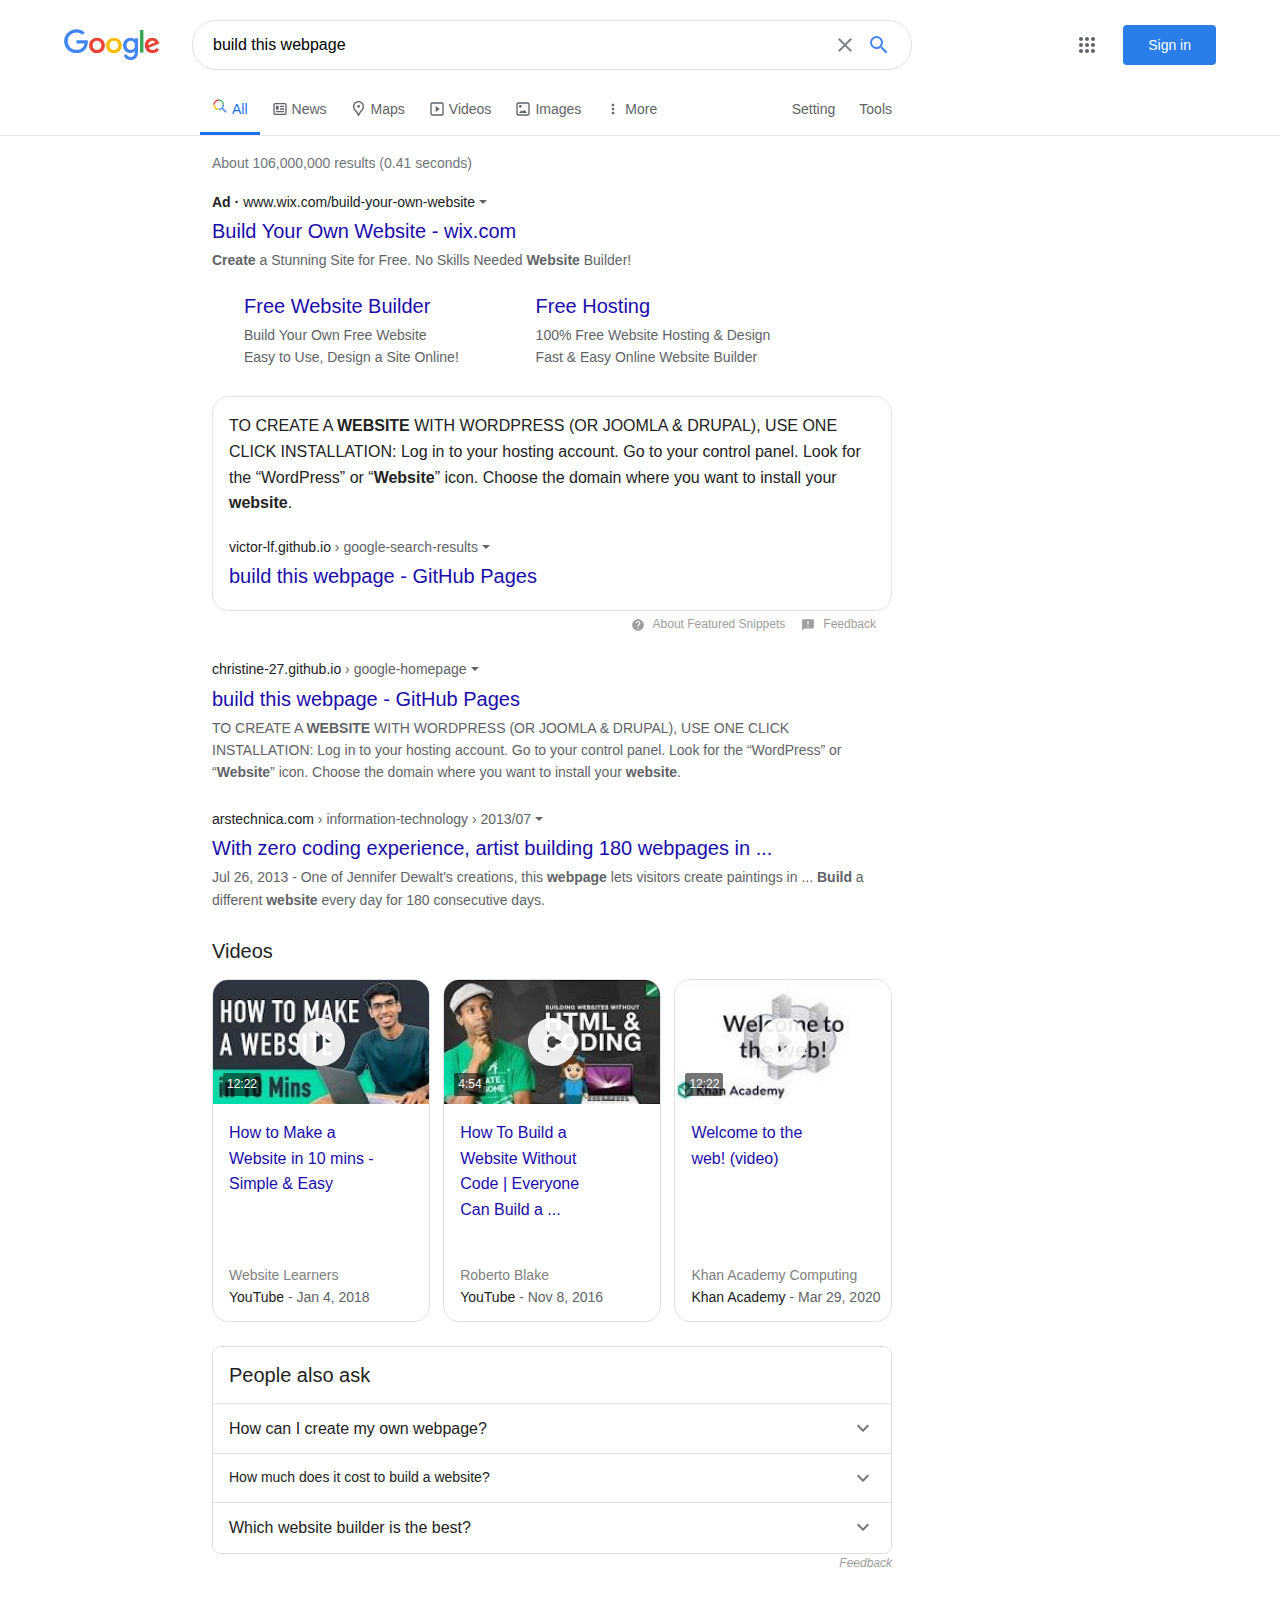
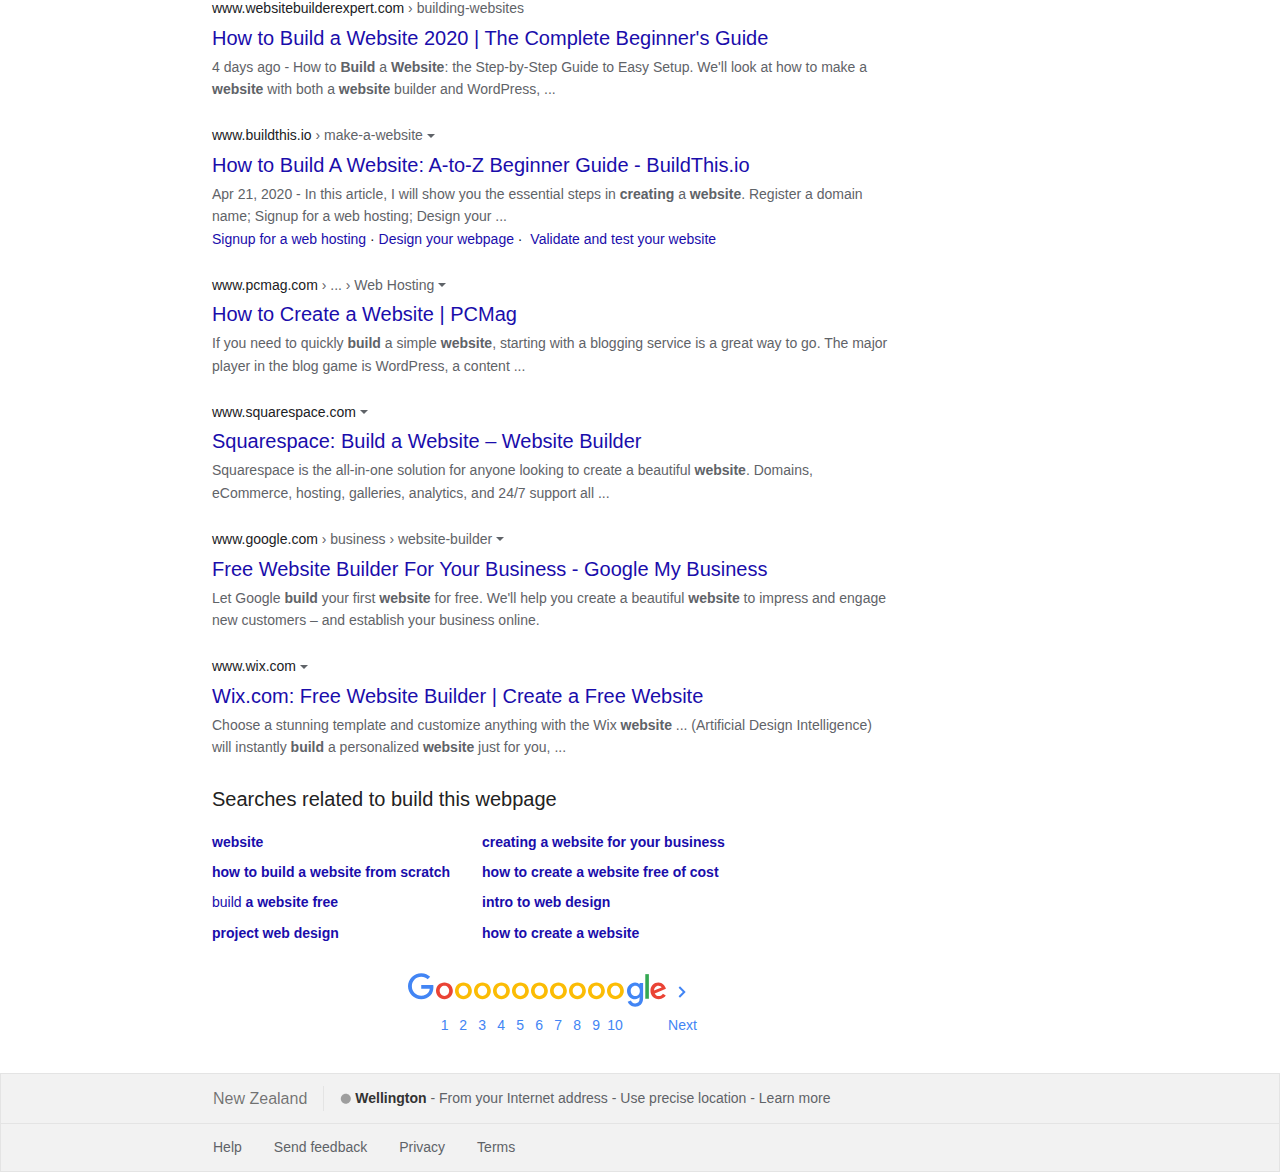
==== commit 74f93b0e: "fixed google icon on the footer navigation" ====
--- a/search-result.html
+++ b/search-result.html
@@ -14,191 +14,197 @@
     <!-- Header Start -->
     <header class="site-header">
 
-            <div class="main-grid grid">
-
-                <!-- Site Logo Start -->
-                <a href="index.html" class="site-logo">
-
-                    <svg width="96" height="32" viewBox="0 0 96 32" fill="none" xmlns="http://www.w3.org/2000/svg">
+        <div class="main-grid grid">
+
+            <!-- Site Logo Start -->
+            <a href="index.html" class="site-logo">
+
+                <svg width="96" height="32" viewBox="0 0 96 32" fill="none" xmlns="http://www.w3.org/2000/svg">
+                    <path
+                        d="M40.8529 16.4104C40.8529 20.8522 37.3271 24.1252 33 24.1252C28.6729 24.1252 25.1471 20.8522 25.1471 16.4104C25.1471 11.9374 28.6729 8.69565 33 8.69565C37.3271 8.69565 40.8529 11.9374 40.8529 16.4104ZM37.4153 16.4104C37.4153 13.6348 35.3718 11.7356 33 11.7356C30.6282 11.7356 28.5847 13.6348 28.5847 16.4104C28.5847 19.1583 30.6282 21.0852 33 21.0852C35.3718 21.0852 37.4153 19.1548 37.4153 16.4104Z"
+                        fill="#EA4335" />
+                    <path
+                        d="M57.7941 16.4104C57.7941 20.8522 54.2682 24.1252 49.9412 24.1252C45.6141 24.1252 42.0882 20.8522 42.0882 16.4104C42.0882 11.9409 45.6141 8.69565 49.9412 8.69565C54.2682 8.69565 57.7941 11.9374 57.7941 16.4104ZM54.3565 16.4104C54.3565 13.6348 52.3129 11.7356 49.9412 11.7356C47.5694 11.7356 45.5259 13.6348 45.5259 16.4104C45.5259 19.1583 47.5694 21.0852 49.9412 21.0852C52.3129 21.0852 54.3565 19.1548 54.3565 16.4104Z"
+                        fill="#FBBC05" />
+                    <path
+                        d="M74.0294 9.16174V23.0122C74.0294 28.7096 70.62 31.0365 66.5894 31.0365C62.7953 31.0365 60.5118 28.5356 59.6506 26.4904L62.6435 25.2626C63.1765 26.5183 64.4823 28 66.5859 28C69.1659 28 70.7647 26.4313 70.7647 23.4783V22.3687H70.6447C69.8753 23.3043 68.3929 24.1217 66.5223 24.1217C62.6082 24.1217 59.0223 20.7617 59.0223 16.4383C59.0223 12.0835 62.6082 8.69565 66.5223 8.69565C68.3894 8.69565 69.8718 9.51304 70.6447 10.4209H70.7647V9.16521H74.0294V9.16174ZM71.0082 16.4383C71.0082 13.7217 69.1694 11.7356 66.8294 11.7356C64.4576 11.7356 62.4706 13.7217 62.4706 16.4383C62.4706 19.127 64.4576 21.0852 66.8294 21.0852C69.1694 21.0852 71.0082 19.127 71.0082 16.4383Z"
+                        fill="#4285F4" />
+                    <path d="M79.4118 1.04347V23.6522H76.0588V1.04347H79.4118Z" fill="#34A853" />
+                    <path
+                        d="M92.4776 18.9496L95.1459 20.7026C94.2847 21.9583 92.2094 24.1217 88.6235 24.1217C84.1765 24.1217 80.8553 20.7339 80.8553 16.407C80.8553 11.8191 84.2047 8.69217 88.2388 8.69217C92.3012 8.69217 94.2882 11.8783 94.9376 13.6L95.2941 14.4765L84.8294 18.7478C85.6306 20.2956 86.8765 21.0852 88.6235 21.0852C90.3741 21.0852 91.5882 20.2365 92.4776 18.9496ZM84.2647 16.1739L91.26 13.3113C90.8753 12.3478 89.7176 11.6765 88.3553 11.6765C86.6082 11.6765 84.1765 13.1965 84.2647 16.1739V16.1739Z"
+                        fill="#EA4335" />
+                    <path
+                        d="M12.4553 14.4035V11.1304H23.6471C23.7565 11.7009 23.813 12.3757 23.813 13.1061C23.813 15.5617 23.1318 18.5983 20.9365 20.7617C18.8012 22.953 16.073 24.1217 12.4588 24.1217C5.76002 24.1217 0.127075 18.7444 0.127075 12.1426C0.127075 5.54087 5.76002 0.163483 12.4588 0.163483C16.1647 0.163483 18.8047 1.59653 20.7883 3.46435L18.4447 5.77392C17.0224 4.45914 15.0953 3.43653 12.4553 3.43653C7.56355 3.43653 3.73766 7.32174 3.73766 12.1426C3.73766 16.9635 7.56355 20.8487 12.4553 20.8487C15.6283 20.8487 17.4353 19.593 18.593 18.4522C19.5318 17.527 20.1494 16.2052 20.393 14.4L12.4553 14.4035V14.4035Z"
+                        fill="#4285F4" />
+                </svg>
+
+            </a>
+            <!-- Site Logo End -->
+
+            <!-- Search Bar Start -->
+            <form action="#" class="search-bar flex flex-space-between-x flex-center-x">
+
+                <input maxlength="2048" type="text" aria-label="google search bar" class="search-bar__box"
+                    value="build this webpage" />
+
+                <button aria-label=" close button" type="button" class="search-bar__button">
+                    <svg viewBox="0 0 24 24" xmlns="http://www.w3.org/2000/svg" width="24" height="24" fill="#80868b">
                         <path
-                            d="M40.8529 16.4104C40.8529 20.8522 37.3271 24.1252 33 24.1252C28.6729 24.1252 25.1471 20.8522 25.1471 16.4104C25.1471 11.9374 28.6729 8.69565 33 8.69565C37.3271 8.69565 40.8529 11.9374 40.8529 16.4104ZM37.4153 16.4104C37.4153 13.6348 35.3718 11.7356 33 11.7356C30.6282 11.7356 28.5847 13.6348 28.5847 16.4104C28.5847 19.1583 30.6282 21.0852 33 21.0852C35.3718 21.0852 37.4153 19.1548 37.4153 16.4104Z"
-                            fill="#EA4335" />
+                            d="M19 6.41L17.59 5 12 10.59 6.41 5 5 6.41 10.59 12 5 17.59 6.41 19 12 13.41 17.59 19 19 17.59 13.41 12z" />
+                    </svg>
+                </button>
+
+                <button aria-label="google search button" type="submit" class="search-bar__button">
+                    <svg viewBox="0 0 24 24" xmlns="http://www.w3.org/2000/svg" width="24" height="24" fill="#4285f4">
                         <path
-                            d="M57.7941 16.4104C57.7941 20.8522 54.2682 24.1252 49.9412 24.1252C45.6141 24.1252 42.0882 20.8522 42.0882 16.4104C42.0882 11.9409 45.6141 8.69565 49.9412 8.69565C54.2682 8.69565 57.7941 11.9374 57.7941 16.4104ZM54.3565 16.4104C54.3565 13.6348 52.3129 11.7356 49.9412 11.7356C47.5694 11.7356 45.5259 13.6348 45.5259 16.4104C45.5259 19.1583 47.5694 21.0852 49.9412 21.0852C52.3129 21.0852 54.3565 19.1548 54.3565 16.4104Z"
-                            fill="#FBBC05" />
+                            d="M15.5 14h-.79l-.28-.27A6.471 6.471 0 0 0 16 9.5 6.5 6.5 0 1 0 9.5 16c1.61 0 3.09-.59 4.23-1.57l.27.28v.79l5 4.99L20.49 19l-4.99-5zm-6 0C7.01 14 5 11.99 5 9.5S7.01 5 9.5 5 14 7.01 14 9.5 11.99 14 9.5 14z" />
+                    </svg>
+                </button>
+
+            </form>
+            <!-- Search Bar End -->
+
+            <!-- Menu Start -->
+            <div class="menu flex">
+
+                <a class="menu__icon flex flex-center-y flex-center-x" aria-label="Google App Menu" href="#">
+                    <svg viewBox="0 0 24 24" xmlns="http://www.w3.org/2000/svg" width="24" height="24" fill="#5f6368">
                         <path
-                            d="M74.0294 9.16174V23.0122C74.0294 28.7096 70.62 31.0365 66.5894 31.0365C62.7953 31.0365 60.5118 28.5356 59.6506 26.4904L62.6435 25.2626C63.1765 26.5183 64.4823 28 66.5859 28C69.1659 28 70.7647 26.4313 70.7647 23.4783V22.3687H70.6447C69.8753 23.3043 68.3929 24.1217 66.5223 24.1217C62.6082 24.1217 59.0223 20.7617 59.0223 16.4383C59.0223 12.0835 62.6082 8.69565 66.5223 8.69565C68.3894 8.69565 69.8718 9.51304 70.6447 10.4209H70.7647V9.16521H74.0294V9.16174ZM71.0082 16.4383C71.0082 13.7217 69.1694 11.7356 66.8294 11.7356C64.4576 11.7356 62.4706 13.7217 62.4706 16.4383C62.4706 19.127 64.4576 21.0852 66.8294 21.0852C69.1694 21.0852 71.0082 19.127 71.0082 16.4383Z"
-                            fill="#4285F4" />
-                        <path d="M79.4118 1.04347V23.6522H76.0588V1.04347H79.4118Z" fill="#34A853" />
-                        <path
-                            d="M92.4776 18.9496L95.1459 20.7026C94.2847 21.9583 92.2094 24.1217 88.6235 24.1217C84.1765 24.1217 80.8553 20.7339 80.8553 16.407C80.8553 11.8191 84.2047 8.69217 88.2388 8.69217C92.3012 8.69217 94.2882 11.8783 94.9376 13.6L95.2941 14.4765L84.8294 18.7478C85.6306 20.2956 86.8765 21.0852 88.6235 21.0852C90.3741 21.0852 91.5882 20.2365 92.4776 18.9496ZM84.2647 16.1739L91.26 13.3113C90.8753 12.3478 89.7176 11.6765 88.3553 11.6765C86.6082 11.6765 84.1765 13.1965 84.2647 16.1739V16.1739Z"
-                            fill="#EA4335" />
-                        <path
-                            d="M12.4553 14.4035V11.1304H23.6471C23.7565 11.7009 23.813 12.3757 23.813 13.1061C23.813 15.5617 23.1318 18.5983 20.9365 20.7617C18.8012 22.953 16.073 24.1217 12.4588 24.1217C5.76002 24.1217 0.127075 18.7444 0.127075 12.1426C0.127075 5.54087 5.76002 0.163483 12.4588 0.163483C16.1647 0.163483 18.8047 1.59653 20.7883 3.46435L18.4447 5.77392C17.0224 4.45914 15.0953 3.43653 12.4553 3.43653C7.56355 3.43653 3.73766 7.32174 3.73766 12.1426C3.73766 16.9635 7.56355 20.8487 12.4553 20.8487C15.6283 20.8487 17.4353 19.593 18.593 18.4522C19.5318 17.527 20.1494 16.2052 20.393 14.4L12.4553 14.4035V14.4035Z"
-                            fill="#4285F4" />
+                            d="M6,8c1.1,0 2,-0.9 2,-2s-0.9,-2 -2,-2 -2,0.9 -2,2 0.9,2 2,2zM12,20c1.1,0 2,-0.9 2,-2s-0.9,-2 -2,-2 -2,0.9 -2,2 0.9,2 2,2zM6,20c1.1,0 2,-0.9 2,-2s-0.9,-2 -2,-2 -2,0.9 -2,2 0.9,2 2,2zM6,14c1.1,0 2,-0.9 2,-2s-0.9,-2 -2,-2 -2,0.9 -2,2 0.9,2 2,2zM12,14c1.1,0 2,-0.9 2,-2s-0.9,-2 -2,-2 -2,0.9 -2,2 0.9,2 2,2zM16,6c0,1.1 0.9,2 2,2s2,-0.9 2,-2 -0.9,-2 -2,-2 -2,0.9 -2,2zM12,8c1.1,0 2,-0.9 2,-2s-0.9,-2 -2,-2 -2,0.9 -2,2 0.9,2 2,2zM18,14c1.1,0 2,-0.9 2,-2s-0.9,-2 -2,-2 -2,0.9 -2,2 0.9,2 2,2zM18,20c1.1,0 2,-0.9 2,-2s-0.9,-2 -2,-2 -2,0.9 -2,2 0.9,2 2,2z" />
                     </svg>
-
                 </a>
-                <!-- Site Logo End -->
-
-                <!-- Search Bar Start -->
-                <form action="#" class="search-bar flex flex-space-between-x flex-center-x">
-
-                    <input maxlength="2048" type="text" aria-label="google search bar" class="search-bar__box" value="build this webpage"/>
-
-                    <button aria-label=" close button" type="button" class="search-bar__button">
-                        <svg viewBox="0 0 24 24" xmlns="http://www.w3.org/2000/svg" width="24" height="24" fill="#80868b">
-                            <path
-                                d="M19 6.41L17.59 5 12 10.59 6.41 5 5 6.41 10.59 12 5 17.59 6.41 19 12 13.41 17.59 19 19 17.59 13.41 12z" />
-                        </svg>
-                    </button>
-
-                    <button aria-label="google search button" type="submit" class="search-bar__button">
-                        <svg viewBox="0 0 24 24" xmlns="http://www.w3.org/2000/svg" width="24" height="24" fill="#4285f4">
-                            <path
-                                d="M15.5 14h-.79l-.28-.27A6.471 6.471 0 0 0 16 9.5 6.5 6.5 0 1 0 9.5 16c1.61 0 3.09-.59 4.23-1.57l.27.28v.79l5 4.99L20.49 19l-4.99-5zm-6 0C7.01 14 5 11.99 5 9.5S7.01 5 9.5 5 14 7.01 14 9.5 11.99 14 9.5 14z" />
-                        </svg>
-                    </button>
-
-                </form>
-                <!-- Search Bar End -->
-
-                <!-- Menu Start -->
-                <div class="menu flex">
-
-                    <a class="menu__icon flex flex-center-y flex-center-x" aria-label="Google App Menu" href="#">
-                        <svg viewBox="0 0 24 24" xmlns="http://www.w3.org/2000/svg" width="24" height="24" fill="#5f6368">
-                            <path
-                                d="M6,8c1.1,0 2,-0.9 2,-2s-0.9,-2 -2,-2 -2,0.9 -2,2 0.9,2 2,2zM12,20c1.1,0 2,-0.9 2,-2s-0.9,-2 -2,-2 -2,0.9 -2,2 0.9,2 2,2zM6,20c1.1,0 2,-0.9 2,-2s-0.9,-2 -2,-2 -2,0.9 -2,2 0.9,2 2,2zM6,14c1.1,0 2,-0.9 2,-2s-0.9,-2 -2,-2 -2,0.9 -2,2 0.9,2 2,2zM12,14c1.1,0 2,-0.9 2,-2s-0.9,-2 -2,-2 -2,0.9 -2,2 0.9,2 2,2zM16,6c0,1.1 0.9,2 2,2s2,-0.9 2,-2 -0.9,-2 -2,-2 -2,0.9 -2,2zM12,8c1.1,0 2,-0.9 2,-2s-0.9,-2 -2,-2 -2,0.9 -2,2 0.9,2 2,2zM18,14c1.1,0 2,-0.9 2,-2s-0.9,-2 -2,-2 -2,0.9 -2,2 0.9,2 2,2zM18,20c1.1,0 2,-0.9 2,-2s-0.9,-2 -2,-2 -2,0.9 -2,2 0.9,2 2,2z" />
-                        </svg>
-                    </a>
-
-                    <a href="#" class="button menu__button">Sign in</a>
-
-                </div>
-                <!-- Menu End -->
-
-            </div>
-
-            <!-- Main Nav Start -->
-            <nav class="main-nav main-grid grid">
-
-                <!-- Navigation Menu Start -->
-                <ul class="main-nav__list flex">
-
-                    <!-- "All" Start -->
-                    <li class="main-nav__item main-nav__item--current">
-                        <a href="#" class="main-nav__link main-nav__link--current flex">
-                            <span class="main-nav__icon-container">
-                                <svg viewBox="0 0 24 24" xmlns="http://www.w3.org/2000/svg" width="16" height="16">
-                                    <path d="M10 2v2a6 6 0 0 1 6 6h2a8 8 0 0 0-8-8" fill="#34A853" />
-                                    <path d="M10 4V2a8 8 0 0 0-8 8h2c0-3.3 2.7-6 6-6" fill="#EA4335" />
-                                    <path d="M4 10H2a8 8 0 0 0 8 8v-2c-3.3 0-6-2.69-6-6" fill="#FBBC04" />
-                                    <path
-                                        d="M22 20.59l-5.69-5.69A7.96 7.96 0 0 0 18 10h-2a6 6 0 0 1-6 6v2c1.85 0 3.52-.64 4.88-1.68l5.69 5.69L22 20.59"
-                                        fill="#4285F4" />
-                                </svg>
-                            </span>
-                            All
-                        </a>
-                    </li>
-                    <!-- "All" End -->
-
-                    <!-- "News" Start -->
-                    <li class="main-nav__item">
-                        <a href="#" class="main-nav__link flex flex-center-y">
-                            <span class="main-nav__icon-container">
-                                <svg viewBox="0 0 24 24" xmlns="http://www.w3.org/2000/svg" width="16" height="16" fill="#5f6368">
-                                    <path d="M22 12h-2v6.22c-.07.48-.51.82-1 .78h-7v2h7c1.59.05 2.92-1.17 3-2.76V12" />
-                                    <path d="M19 3h-7v2h7c.49-.04.92.3 1 .78V12h2V5.76A2.93 2.93 0 0 0 19 3" />
-                                    <path d="M12 3H5a2.93 2.93 0 0 0-3 2.76V12h2V5.78A.94.94 0 0 1 5 5h7V3" />
-                                    <path d="M4 12H2v6.24A2.916 2.916 0 0 0 5 21h7v-2H5c-.49.04-.92-.3-1-.78L4.01 12" />
-                                    <path d="M10 7H6v6h4V7m8 4h-6v2h6v-2m0 4H6v2h12v-2m0-8h-6v2h6V7" />
-                                </svg>
-                            </span>
-                            News
-                        </a>
-                    </li>
-                    <!-- "News" End -->
-
-                    <!-- "Maps" Start -->
-                    <li class="main-nav__item">
-                        <a href="#" class="main-nav__link flex flex-center-y">
-                            <span class="main-nav__icon-container">
-                                <svg viewBox="0 0 16 16" xmlns="http://www.w3.org/2000/svg" width="16" height="16" fill="#5f6368">
-                                    <path
-                                        d="M7.503 0c3.09 0 5.502 2.487 5.502 5.427 0 2.337-1.13 3.694-2.26 5.05-.454.528-.906 1.13-1.358 1.734-.452.603-.754 1.508-.98 1.96-.226.452-.377.829-.904.829-.528 0-.678-.377-.905-.83-.226-.451-.527-1.356-.98-1.959-.452-.603-.904-1.206-1.356-1.734C3.132 9.121 2 7.764 2 5.427 2 2.487 4.412 0 7.503 0zm0 1.364c-2.283 0-4.14 1.822-4.14 4.063 0 1.843.86 2.873 1.946 4.177.468.547.942 1.178 1.4 1.79.34.452.596.99.794 1.444.198-.455.453-.992.793-1.445.459-.61.931-1.242 1.413-1.803 1.074-1.29 1.933-2.32 1.933-4.163 0-2.24-1.858-4.063-4.139-4.063zm0 2.734a1.33 1.33 0 11-.001 2.658 1.33 1.33 0 010-2.658" />
-                                </svg>
-                            </span>
-                            Maps
-                        </a>
-                    </li>
-                    <!-- "Maps" End -->
-
-                    <!-- "Videos" Start -->
-                    <li class="main-nav__item">
-                        <a href="#" class="main-nav__link flex flex-center-y">
-                            <span class="main-nav__icon-container">
-                                <svg viewBox="0 0 24 24" xmlns="http://www.w3.org/2000/svg" width="16" height="16" fill="#5f6368">
-                                    <path d="M10 16.5l6-4.5-6-4.5" />
-                                    <path d="M20 12h2v7.5a2.5 2.5 0 0 1-2.5 2.5H12v-2h7a1 1 0 0 0 1-1v-7" />
-                                    <path d="M20 12V5a1 1 0 0 0-1-1h-7V2h7.6A2.4 2.4 0 0 1 22 4.4V12h-2" />
-                                    <path
-                                        d="M12 20v2H5a3 3 0 0 1-3-3V4.4A2.4 2.4 0 0 1 4.4 2H12v2H5a1 1 0 0 0-1 1v14a1 1 0 0 0 1 1h7" />
-                                </svg>
-                            </span>
-                            Videos
-                        </a>
-                    </li>
-                    <!-- "Videos" End -->
-
-                    <!-- "Images" Start -->
-                    <li class="main-nav__item">
-                        <a href="#" class="main-nav__link flex flex-center-y">
-                            <span class="main-nav__icon-container">
-                                <svg viewBox="0 0 24 24" xmlns="http://www.w3.org/2000/svg" width="16" height="16" fill="#5f6368">
-                                    <path
-                                        d="M14 13l4 5H6l4-4 1.79 1.78L14 13zm-6.01-2.99A2 2 0 0 0 8 6a2 2 0 0 0-.01 4.01zM22 5v14a3 3 0 0 1-3 2.99H5c-1.64 0-3-1.36-3-3V5c0-1.64 1.36-3 3-3h14c1.65 0 3 1.36 3 3zm-2.01 0a1 1 0 0 0-1-1H5a1 1 0 0 0-1 1v14a1 1 0 0 0 1 1h7v-.01h7a1 1 0 0 0 1-1V5" />
-                                </svg>
-                            </span>
-                            Images
-                        </a>
-                    </li>
-                    <!-- "Images" End -->
-
-                    <!-- "More" Start -->
-                    <li class="main-nav__item">
-                        <a href="#" class="main-nav__link flex flex-center-y">
-                            <span class="main-nav__icon-container main-nav__icon-container--last">
-                                <svg viewBox="0 0 24 24" xmlns="http://www.w3.org/2000/svg" width="16" height="16" fill="#5f6368">
-                                    <path
-                                        d="M12 8c1.1 0 2-.9 2-2s-.9-2-2-2-2 .9-2 2 .9 2 2 2zm0 2c-1.1 0-2 .9-2 2s.9 2 2 2 2-.9 2-2-.9-2-2-2zm0 6c-1.1 0-2 .9-2 2s.9 2 2 2 2-.9 2-2-.9-2-2-2z" />
-                                </svg>
-                            </span>
-                            More
-                        </a>
-                    </li>
-                    <!-- "More" End -->
-
-                    <!-- "Setting" Start -->
-                    <li class="main-nav__item main-nav__item--push-right">
-                        <a href="#" class="main-nav__link flex flex-center-y">
-                            Setting
-                        </a>
-                    </li>
-                    <!-- "Setting" End -->
-
-                    <!-- "Tools" Start -->
-                    <li class="main-nav__item">
-                        <a href="#" class="main-nav__link flex flex-center-y">
-                            Tools
-                        </a>
-                    </li>
-                    <!-- "Tools" End -->
-                </ul>
-
-            </nav>
-            <!-- Main Nav End -->
+
+                <a href="#" class="button menu__button">Sign in</a>
+
+            </div>
+            <!-- Menu End -->
+
+        </div>
+
+        <!-- Main Nav Start -->
+        <nav class="main-nav main-grid grid">
+
+            <!-- Navigation Menu Start -->
+            <ul class="main-nav__list flex">
+
+                <!-- "All" Start -->
+                <li class="main-nav__item main-nav__item--current">
+                    <a href="#" class="main-nav__link main-nav__link--current flex">
+                        <span class="main-nav__icon-container">
+                            <svg viewBox="0 0 24 24" xmlns="http://www.w3.org/2000/svg" width="16" height="16">
+                                <path d="M10 2v2a6 6 0 0 1 6 6h2a8 8 0 0 0-8-8" fill="#34A853" />
+                                <path d="M10 4V2a8 8 0 0 0-8 8h2c0-3.3 2.7-6 6-6" fill="#EA4335" />
+                                <path d="M4 10H2a8 8 0 0 0 8 8v-2c-3.3 0-6-2.69-6-6" fill="#FBBC04" />
+                                <path
+                                    d="M22 20.59l-5.69-5.69A7.96 7.96 0 0 0 18 10h-2a6 6 0 0 1-6 6v2c1.85 0 3.52-.64 4.88-1.68l5.69 5.69L22 20.59"
+                                    fill="#4285F4" />
+                            </svg>
+                        </span>
+                        All
+                    </a>
+                </li>
+                <!-- "All" End -->
+
+                <!-- "News" Start -->
+                <li class="main-nav__item">
+                    <a href="#" class="main-nav__link flex flex-center-y">
+                        <span class="main-nav__icon-container">
+                            <svg viewBox="0 0 24 24" xmlns="http://www.w3.org/2000/svg" width="16" height="16"
+                                fill="#5f6368">
+                                <path d="M22 12h-2v6.22c-.07.48-.51.82-1 .78h-7v2h7c1.59.05 2.92-1.17 3-2.76V12" />
+                                <path d="M19 3h-7v2h7c.49-.04.92.3 1 .78V12h2V5.76A2.93 2.93 0 0 0 19 3" />
+                                <path d="M12 3H5a2.93 2.93 0 0 0-3 2.76V12h2V5.78A.94.94 0 0 1 5 5h7V3" />
+                                <path d="M4 12H2v6.24A2.916 2.916 0 0 0 5 21h7v-2H5c-.49.04-.92-.3-1-.78L4.01 12" />
+                                <path d="M10 7H6v6h4V7m8 4h-6v2h6v-2m0 4H6v2h12v-2m0-8h-6v2h6V7" />
+                            </svg>
+                        </span>
+                        News
+                    </a>
+                </li>
+                <!-- "News" End -->
+
+                <!-- "Maps" Start -->
+                <li class="main-nav__item">
+                    <a href="#" class="main-nav__link flex flex-center-y">
+                        <span class="main-nav__icon-container">
+                            <svg viewBox="0 0 16 16" xmlns="http://www.w3.org/2000/svg" width="16" height="16"
+                                fill="#5f6368">
+                                <path
+                                    d="M7.503 0c3.09 0 5.502 2.487 5.502 5.427 0 2.337-1.13 3.694-2.26 5.05-.454.528-.906 1.13-1.358 1.734-.452.603-.754 1.508-.98 1.96-.226.452-.377.829-.904.829-.528 0-.678-.377-.905-.83-.226-.451-.527-1.356-.98-1.959-.452-.603-.904-1.206-1.356-1.734C3.132 9.121 2 7.764 2 5.427 2 2.487 4.412 0 7.503 0zm0 1.364c-2.283 0-4.14 1.822-4.14 4.063 0 1.843.86 2.873 1.946 4.177.468.547.942 1.178 1.4 1.79.34.452.596.99.794 1.444.198-.455.453-.992.793-1.445.459-.61.931-1.242 1.413-1.803 1.074-1.29 1.933-2.32 1.933-4.163 0-2.24-1.858-4.063-4.139-4.063zm0 2.734a1.33 1.33 0 11-.001 2.658 1.33 1.33 0 010-2.658" />
+                            </svg>
+                        </span>
+                        Maps
+                    </a>
+                </li>
+                <!-- "Maps" End -->
+
+                <!-- "Videos" Start -->
+                <li class="main-nav__item">
+                    <a href="#" class="main-nav__link flex flex-center-y">
+                        <span class="main-nav__icon-container">
+                            <svg viewBox="0 0 24 24" xmlns="http://www.w3.org/2000/svg" width="16" height="16"
+                                fill="#5f6368">
+                                <path d="M10 16.5l6-4.5-6-4.5" />
+                                <path d="M20 12h2v7.5a2.5 2.5 0 0 1-2.5 2.5H12v-2h7a1 1 0 0 0 1-1v-7" />
+                                <path d="M20 12V5a1 1 0 0 0-1-1h-7V2h7.6A2.4 2.4 0 0 1 22 4.4V12h-2" />
+                                <path
+                                    d="M12 20v2H5a3 3 0 0 1-3-3V4.4A2.4 2.4 0 0 1 4.4 2H12v2H5a1 1 0 0 0-1 1v14a1 1 0 0 0 1 1h7" />
+                            </svg>
+                        </span>
+                        Videos
+                    </a>
+                </li>
+                <!-- "Videos" End -->
+
+                <!-- "Images" Start -->
+                <li class="main-nav__item">
+                    <a href="#" class="main-nav__link flex flex-center-y">
+                        <span class="main-nav__icon-container">
+                            <svg viewBox="0 0 24 24" xmlns="http://www.w3.org/2000/svg" width="16" height="16"
+                                fill="#5f6368">
+                                <path
+                                    d="M14 13l4 5H6l4-4 1.79 1.78L14 13zm-6.01-2.99A2 2 0 0 0 8 6a2 2 0 0 0-.01 4.01zM22 5v14a3 3 0 0 1-3 2.99H5c-1.64 0-3-1.36-3-3V5c0-1.64 1.36-3 3-3h14c1.65 0 3 1.36 3 3zm-2.01 0a1 1 0 0 0-1-1H5a1 1 0 0 0-1 1v14a1 1 0 0 0 1 1h7v-.01h7a1 1 0 0 0 1-1V5" />
+                            </svg>
+                        </span>
+                        Images
+                    </a>
+                </li>
+                <!-- "Images" End -->
+
+                <!-- "More" Start -->
+                <li class="main-nav__item">
+                    <a href="#" class="main-nav__link flex flex-center-y">
+                        <span class="main-nav__icon-container main-nav__icon-container--last">
+                            <svg viewBox="0 0 24 24" xmlns="http://www.w3.org/2000/svg" width="16" height="16"
+                                fill="#5f6368">
+                                <path
+                                    d="M12 8c1.1 0 2-.9 2-2s-.9-2-2-2-2 .9-2 2 .9 2 2 2zm0 2c-1.1 0-2 .9-2 2s.9 2 2 2 2-.9 2-2-.9-2-2-2zm0 6c-1.1 0-2 .9-2 2s.9 2 2 2 2-.9 2-2-.9-2-2-2z" />
+                            </svg>
+                        </span>
+                        More
+                    </a>
+                </li>
+                <!-- "More" End -->
+
+                <!-- "Setting" Start -->
+                <li class="main-nav__item main-nav__item--push-right">
+                    <a href="#" class="main-nav__link flex flex-center-y">
+                        Setting
+                    </a>
+                </li>
+                <!-- "Setting" End -->
+
+                <!-- "Tools" Start -->
+                <li class="main-nav__item">
+                    <a href="#" class="main-nav__link flex flex-center-y">
+                        Tools
+                    </a>
+                </li>
+                <!-- "Tools" End -->
+            </ul>
+
+        </nav>
+        <!-- Main Nav End -->
 
     </header>
     <!-- Header End -->
@@ -236,7 +242,8 @@
 
                 </a>
 
-                <p class="search-result__web-description"><strong>Create</strong> a Stunning Site for Free. No Skills Needed
+                <p class="search-result__web-description"><strong>Create</strong> a Stunning Site for Free. No Skills
+                    Needed
                     <strong>Website</strong> Builder!</p>
 
                 <!-- Ads Subsection Container Start -->
@@ -254,7 +261,7 @@
 
                     <div class="search-result__ads">
                         <a href="#" class="search-result__link">
-                            <h3 class="link search-result__web-title">Free Hosting</h3>
+                            <h3 class="search-result__web-title">Free Hosting</h3>
                         </a>
                         <p class="search-result__web-description">
                             100% Free Website Hosting & Design <br>
@@ -308,7 +315,8 @@
 
                     <a class="search-result__menu-link flex flex-center-y" href="#">
 
-                        <span><svg class="search-result__menu-icon" xmlns="http://www.w3.org/2000/svg" viewBox="0 0 24 24" width="14" height="14" >
+                        <span><svg class="search-result__menu-icon" xmlns="http://www.w3.org/2000/svg"
+                                viewBox="0 0 24 24" width="14" height="14">
                                 <path fill="#9e9e9e"
                                     d="M12 2C6.48 2 2 6.48 2 12s4.48 10 10 10 10-4.48 10-10S17.52 2 12 2zm1 17h-2v-2h2v2zm2.07-7.75l-.9.92C13.45 12.9 13 13.5 13 15h-2v-.5c0-1.1.45-2.1 1.17-2.83l1.24-1.26c.37-.36.59-.86.59-1.41 0-1.1-.9-2-2-2s-2 .9-2 2H8c0-2.21 1.79-4 4-4s4 1.79 4 4c0 .88-.36 1.68-.93 2.25z" />
                             </svg>
@@ -320,7 +328,8 @@
 
                     <a class="search-result__menu-link flex flex-center-y" href="#">
 
-                        <span><svg class="search-result__menu-icon" xmlns="http://www.w3.org/2000/svg" viewBox="0 0 24 24" width="14" height="14">
+                        <span><svg class="search-result__menu-icon" xmlns="http://www.w3.org/2000/svg"
+                                viewBox="0 0 24 24" width="14" height="14">
                                 <path fill="#9e9e9e"
                                     d="M20 2H4c-1.1 0-1.99.9-1.99 2L2 22l4-4h14c1.1 0 2-.9 2-2V4c0-1.1-.9-2-2-2zm-7 9h-2V5h2v6zm0 4h-2v-2h2v2z" />
                             </svg>
@@ -357,7 +366,8 @@
 
                 </a>
 
-                <p class="search-result__web-description">TO CREATE A <b>WEBSITE</b> WITH WORDPRESS (OR JOOMLA & DRUPAL), USE
+                <p class="search-result__web-description">TO CREATE A <b>WEBSITE</b> WITH WORDPRESS (OR JOOMLA &
+                    DRUPAL), USE
                     ONE CLICK INSTALLATION: Log in to your hosting account. Go to your control panel. Look for the
                     “WordPress” or “<b>Website</b>” icon. Choose the domain where you want to install your
                     <b>website</b>.</p>
@@ -383,11 +393,13 @@
 
                     </div>
 
-                    <h3 class="search-result__web-title">With zero coding experience, artist building 180 webpages in ...‎</h3>
+                    <h3 class="search-result__web-title">With zero coding experience, artist building 180 webpages in
+                        ...‎</h3>
 
                 </a>
 
-                <p class="search-result__web-description"><span class="search-result__web-url--accent">Jul 26, 2013 -</span> One of
+                <p class="search-result__web-description"><span class="search-result__web-url--accent">Jul 26, 2013
+                        -</span> One of
                     Jennifer Dewalt's creations, this <b>webpage</b> lets visitors create paintings in ... <b>Build</b>
                     a
                     different <b>website</b> every day for 180 consecutive days.</p>
@@ -410,7 +422,8 @@
 
                             <div class="video__thumbnail">
 
-                                <img src="assets/images/video-thumbnail-1.jpg" alt="thumbnail of youtube video" class="video__image">
+                                <img src="assets/images/video-thumbnail-1.jpg" alt="thumbnail of youtube video"
+                                    class="video__image">
 
                                 <svg xmlns="http://www.w3.org/2000/svg" width="48px" height="48px" viewBox="0 0 510 510"
                                     class="video__play-button">
@@ -451,7 +464,8 @@
 
                             <div class="video__thumbnail">
 
-                                <img src="assets/images/video-thumbnail-2.jpg" class="video__image" alt="thumbnail of youtube video">
+                                <img src="assets/images/video-thumbnail-2.jpg" class="video__image"
+                                    alt="thumbnail of youtube video">
 
                                 <svg xmlns="http://www.w3.org/2000/svg" width="48px" height="48px" viewBox="0 0 510 510"
                                     class="video__play-button">
@@ -493,7 +507,8 @@
 
                             <div class="video__thumbnail">
 
-                                <img src="assets/images/video-thumbnail-3.jpg" class="video__image" alt="thumbnail of youtube video">
+                                <img src="assets/images/video-thumbnail-3.jpg" class="video__image"
+                                    alt="thumbnail of youtube video">
 
                                 <svg xmlns="http://www.w3.org/2000/svg" width="48px" height="48px" viewBox="0 0 510 510"
                                     class="video__play-button">
@@ -547,7 +562,8 @@
 
                         <p class="people-ask__question">How can I create my own webpage?</p>
 
-                        <svg focusable="false" xmlns="http://www.w3.org/2000/svg" viewBox="0 0 24 24" width="24" height="24">
+                        <svg focusable="false" xmlns="http://www.w3.org/2000/svg" viewBox="0 0 24 24" width="24"
+                            height="24">
                             <path d="M7.41 8.59L12 13.17l4.59-4.58L18 10l-6 6-6-6 1.41-1.41z" fill="#70757A" /></svg>
 
                     </div>
@@ -565,7 +581,8 @@
 
                         <p class="people-ask__question">Which website builder is the best?</p>
 
-                        <svg focusable="false" xmlns="http://www.w3.org/2000/svg" viewBox="0 0 24 24" width="24" height="24">
+                        <svg focusable="false" xmlns="http://www.w3.org/2000/svg" viewBox="0 0 24 24" width="24"
+                            height="24">
                             <path d="M7.41 8.59L12 13.17l4.59-4.58L18 10l-6 6-6-6 1.41-1.41z" fill="#70757A" /></svg>
 
                     </div>
@@ -598,11 +615,13 @@
 
                     </div>
 
-                    <h3 class="search-result__web-title">How to Build a Website 2020 | The Complete Beginner's Guide</h3>
+                    <h3 class="search-result__web-title">How to Build a Website 2020 | The Complete Beginner's Guide
+                    </h3>
 
                 </a>
 
-                <p class="search-result__web-description"><span class="search-result__web-url--accent">4 days ago - </span>How to
+                <p class="search-result__web-description"><span class="search-result__web-url--accent">4 days ago -
+                    </span>How to
                     <b>Build</b> a <b>Website</b>: the Step-by-Step Guide to Easy Setup. We'll look at how to make a
                     <b>website</b> with both a <b>website</b> builder and WordPress, ...</p>
 
@@ -626,11 +645,13 @@
 
                     </div>
 
-                    <h3 class="search-result__web-title">How to Build A Website: A-to-Z Beginner Guide - BuildThis.io‎</h3>
+                    <h3 class="search-result__web-title">How to Build A Website: A-to-Z Beginner Guide - BuildThis.io‎
+                    </h3>
 
                 </a>
 
-                <p class="search-result__web-description"><span class="search-result__web-url--accent">Apr 21, 2020 - </span>In this
+                <p class="search-result__web-description"><span class="search-result__web-url--accent">Apr 21, 2020 -
+                    </span>In this
                     article, I will show you the essential steps in <b>creating</b> a <b>website</b>. Register a domain
                     name; Signup for a web hosting; Design your ...</p>
 
@@ -672,7 +693,8 @@
 
                 </a>
 
-                <p class="search-result__web-description">If you need to quickly <b>build</b> a simple <b>website</b>, starting
+                <p class="search-result__web-description">If you need to quickly <b>build</b> a simple <b>website</b>,
+                    starting
                     with a blogging service is a great way to go. The major player in the blog game is WordPress, a
                     content ...</p>
 
@@ -699,7 +721,8 @@
 
                 </a>
 
-                <p class="search-result__web-description">Squarespace is the all-in-one solution for anyone looking to create a
+                <p class="search-result__web-description">Squarespace is the all-in-one solution for anyone looking to
+                    create a
                     beautiful <b>website</b>. Domains, eCommerce, hosting, galleries, analytics, and 24/7 support all
                     ...</p>
 
@@ -714,7 +737,8 @@
                     <div class="flex-center-y flex">
 
                         <p><span class="search-result__web-url">www.google.com<span
-                                    class="search-result__web-url--accent"> › business › website-builder</span></span></p>
+                                    class="search-result__web-url--accent"> › business › website-builder</span></span>
+                        </p>
 
                         <svg class="search-result__icon" width="8" height="4" viewBox="0 0 8 4" fill="none"
                             xmlns="http://www.w3.org/2000/svg">
@@ -723,11 +747,13 @@
 
                     </div>
 
-                    <h3 class="search-result__web-title">Free Website Builder For Your Business - Google My Business‎</h3>
+                    <h3 class="search-result__web-title">Free Website Builder For Your Business - Google My Business‎
+                    </h3>
 
                 </a>
 
-                <p class="search-result__web-description">Let Google <b>build</b> your first <b>website</b> for free. We'll help
+                <p class="search-result__web-description">Let Google <b>build</b> your first <b>website</b> for free.
+                    We'll help
                     you create a beautiful <b>website</b> to impress and engage new customers – and establish your
                     business online.</p>
 
@@ -805,81 +831,83 @@
             <!-- G Icon End -->
 
             <!-- Red O Icon Start -->
-            <svg width="20" height="40" viewBox="0 0 20 40" fill="none" xmlns="http://www.w3.org/2000/svg">
-                <path
-                    d="M18.8556 18.8707C18.8556 23.7077 15.0716 27.272 10.4278 27.272C5.78398 27.272 2 23.7077 2 18.8707C2 13.9996 5.78398 10.4694 10.4278 10.4694C15.0716 10.4694 18.8556 13.9996 18.8556 18.8707ZM15.1663 18.8707C15.1663 15.8481 12.9732 13.7799 10.4278 13.7799C7.8824 13.7799 5.68929 15.8481 5.68929 18.8707C5.68929 21.863 7.8824 23.9614 10.4278 23.9614C12.9732 23.9614 15.1663 21.8592 15.1663 18.8707Z"
+            <svg width="17" height="40" viewBox="0 0 17 40" fill="none" xmlns="http://www.w3.org/2000/svg">
+                <path
+                    d="M16.8556 18.8707C16.8556 23.7077 13.0716 27.272 8.4278 27.272C3.78398 27.272 0 23.7077 0 18.8707C0 13.9996 3.78398 10.4694 8.4278 10.4694C13.0716 10.4694 16.8556 13.9996 16.8556 18.8707ZM13.1663 18.8707C13.1663 15.8481 10.9732 13.7799 8.4278 13.7799C5.8824 13.7799 3.68929 15.8481 3.68929 18.8707C3.68929 21.863 5.8824 23.9614 8.4278 23.9614C10.9732 23.9614 13.1663 21.8592 13.1663 18.8707Z"
                     fill="#EA4335" />
             </svg>
+
+
             <!-- Red O Icon End -->
 
             <!-- Yellow O Icon Start -->
-            <svg width="20" height="40" viewBox="0 0 20 40" fill="none" xmlns="http://www.w3.org/2000/svg">
-                <path
-                    d="M18.8556 18.8707C18.8556 23.7077 15.0716 27.272 10.4278 27.272C5.78398 27.272 2 23.7077 2 18.8707C2 14.0034 5.78398 10.4694 10.4278 10.4694C15.0716 10.4694 18.8556 13.9996 18.8556 18.8707ZM15.1663 18.8707C15.1663 15.8481 12.9732 13.7799 10.4278 13.7799C7.8824 13.7799 5.68929 15.8481 5.68929 18.8707C5.68929 21.863 7.8824 23.9614 10.4278 23.9614C12.9732 23.9614 15.1663 21.8592 15.1663 18.8707Z"
+            <svg width="18" height="40" viewBox="0 0 18 40" fill="none" xmlns="http://www.w3.org/2000/svg">
+                <path
+                    d="M17.8556 18.8707C17.8556 23.7077 14.0716 27.272 9.4278 27.272C4.78398 27.272 1 23.7077 1 18.8707C1 14.0034 4.78398 10.4694 9.4278 10.4694C14.0716 10.4694 17.8556 13.9996 17.8556 18.8707ZM14.1663 18.8707C14.1663 15.8481 11.9732 13.7799 9.4278 13.7799C6.8824 13.7799 4.68929 15.8481 4.68929 18.8707C4.68929 21.863 6.8824 23.9614 9.4278 23.9614C11.9732 23.9614 14.1663 21.8592 14.1663 18.8707Z"
                     fill="#FBBC05" />
             </svg>
             <!-- Yellow O Icon End -->
 
             <!-- Yellow O Icon Start -->
-            <svg width="20" height="40" viewBox="0 0 20 40" fill="none" xmlns="http://www.w3.org/2000/svg">
-                <path
-                    d="M18.8556 18.8707C18.8556 23.7077 15.0716 27.272 10.4278 27.272C5.78398 27.272 2 23.7077 2 18.8707C2 14.0034 5.78398 10.4694 10.4278 10.4694C15.0716 10.4694 18.8556 13.9996 18.8556 18.8707ZM15.1663 18.8707C15.1663 15.8481 12.9732 13.7799 10.4278 13.7799C7.8824 13.7799 5.68929 15.8481 5.68929 18.8707C5.68929 21.863 7.8824 23.9614 10.4278 23.9614C12.9732 23.9614 15.1663 21.8592 15.1663 18.8707Z"
+            <svg width="18" height="40" viewBox="0 0 18 40" fill="none" xmlns="http://www.w3.org/2000/svg">
+                <path
+                    d="M17.8556 18.8707C17.8556 23.7077 14.0716 27.272 9.4278 27.272C4.78398 27.272 1 23.7077 1 18.8707C1 14.0034 4.78398 10.4694 9.4278 10.4694C14.0716 10.4694 17.8556 13.9996 17.8556 18.8707ZM14.1663 18.8707C14.1663 15.8481 11.9732 13.7799 9.4278 13.7799C6.8824 13.7799 4.68929 15.8481 4.68929 18.8707C4.68929 21.863 6.8824 23.9614 9.4278 23.9614C11.9732 23.9614 14.1663 21.8592 14.1663 18.8707Z"
                     fill="#FBBC05" />
             </svg>
             <!-- Yellow O Icon End -->
 
             <!-- Yellow O Icon Start -->
-            <svg width="20" height="40" viewBox="0 0 20 40" fill="none" xmlns="http://www.w3.org/2000/svg">
-                <path
-                    d="M18.8556 18.8707C18.8556 23.7077 15.0716 27.272 10.4278 27.272C5.78398 27.272 2 23.7077 2 18.8707C2 14.0034 5.78398 10.4694 10.4278 10.4694C15.0716 10.4694 18.8556 13.9996 18.8556 18.8707ZM15.1663 18.8707C15.1663 15.8481 12.9732 13.7799 10.4278 13.7799C7.8824 13.7799 5.68929 15.8481 5.68929 18.8707C5.68929 21.863 7.8824 23.9614 10.4278 23.9614C12.9732 23.9614 15.1663 21.8592 15.1663 18.8707Z"
+            <svg width="18" height="40" viewBox="0 0 18 40" fill="none" xmlns="http://www.w3.org/2000/svg">
+                <path
+                    d="M17.8556 18.8707C17.8556 23.7077 14.0716 27.272 9.4278 27.272C4.78398 27.272 1 23.7077 1 18.8707C1 14.0034 4.78398 10.4694 9.4278 10.4694C14.0716 10.4694 17.8556 13.9996 17.8556 18.8707ZM14.1663 18.8707C14.1663 15.8481 11.9732 13.7799 9.4278 13.7799C6.8824 13.7799 4.68929 15.8481 4.68929 18.8707C4.68929 21.863 6.8824 23.9614 9.4278 23.9614C11.9732 23.9614 14.1663 21.8592 14.1663 18.8707Z"
                     fill="#FBBC05" />
             </svg>
             <!-- Yellow O Icon End -->
 
             <!-- Yellow O Icon Start -->
-            <svg width="20" height="40" viewBox="0 0 20 40" fill="none" xmlns="http://www.w3.org/2000/svg">
-                <path
-                    d="M18.8556 18.8707C18.8556 23.7077 15.0716 27.272 10.4278 27.272C5.78398 27.272 2 23.7077 2 18.8707C2 14.0034 5.78398 10.4694 10.4278 10.4694C15.0716 10.4694 18.8556 13.9996 18.8556 18.8707ZM15.1663 18.8707C15.1663 15.8481 12.9732 13.7799 10.4278 13.7799C7.8824 13.7799 5.68929 15.8481 5.68929 18.8707C5.68929 21.863 7.8824 23.9614 10.4278 23.9614C12.9732 23.9614 15.1663 21.8592 15.1663 18.8707Z"
+            <svg width="18" height="40" viewBox="0 0 18 40" fill="none" xmlns="http://www.w3.org/2000/svg">
+                <path
+                    d="M17.8556 18.8707C17.8556 23.7077 14.0716 27.272 9.4278 27.272C4.78398 27.272 1 23.7077 1 18.8707C1 14.0034 4.78398 10.4694 9.4278 10.4694C14.0716 10.4694 17.8556 13.9996 17.8556 18.8707ZM14.1663 18.8707C14.1663 15.8481 11.9732 13.7799 9.4278 13.7799C6.8824 13.7799 4.68929 15.8481 4.68929 18.8707C4.68929 21.863 6.8824 23.9614 9.4278 23.9614C11.9732 23.9614 14.1663 21.8592 14.1663 18.8707Z"
                     fill="#FBBC05" />
             </svg>
             <!-- Yellow O Icon End -->
 
             <!-- Yellow O Icon Start -->
-            <svg width="20" height="40" viewBox="0 0 20 40" fill="none" xmlns="http://www.w3.org/2000/svg">
-                <path
-                    d="M18.8556 18.8707C18.8556 23.7077 15.0716 27.272 10.4278 27.272C5.78398 27.272 2 23.7077 2 18.8707C2 14.0034 5.78398 10.4694 10.4278 10.4694C15.0716 10.4694 18.8556 13.9996 18.8556 18.8707ZM15.1663 18.8707C15.1663 15.8481 12.9732 13.7799 10.4278 13.7799C7.8824 13.7799 5.68929 15.8481 5.68929 18.8707C5.68929 21.863 7.8824 23.9614 10.4278 23.9614C12.9732 23.9614 15.1663 21.8592 15.1663 18.8707Z"
+            <svg width="18" height="40" viewBox="0 0 18 40" fill="none" xmlns="http://www.w3.org/2000/svg">
+                <path
+                    d="M17.8556 18.8707C17.8556 23.7077 14.0716 27.272 9.4278 27.272C4.78398 27.272 1 23.7077 1 18.8707C1 14.0034 4.78398 10.4694 9.4278 10.4694C14.0716 10.4694 17.8556 13.9996 17.8556 18.8707ZM14.1663 18.8707C14.1663 15.8481 11.9732 13.7799 9.4278 13.7799C6.8824 13.7799 4.68929 15.8481 4.68929 18.8707C4.68929 21.863 6.8824 23.9614 9.4278 23.9614C11.9732 23.9614 14.1663 21.8592 14.1663 18.8707Z"
                     fill="#FBBC05" />
             </svg>
             <!-- Yellow O Icon End -->
 
             <!-- Yellow O Icon Start -->
-            <svg width="20" height="40" viewBox="0 0 20 40" fill="none" xmlns="http://www.w3.org/2000/svg">
-                <path
-                    d="M18.8556 18.8707C18.8556 23.7077 15.0716 27.272 10.4278 27.272C5.78398 27.272 2 23.7077 2 18.8707C2 14.0034 5.78398 10.4694 10.4278 10.4694C15.0716 10.4694 18.8556 13.9996 18.8556 18.8707ZM15.1663 18.8707C15.1663 15.8481 12.9732 13.7799 10.4278 13.7799C7.8824 13.7799 5.68929 15.8481 5.68929 18.8707C5.68929 21.863 7.8824 23.9614 10.4278 23.9614C12.9732 23.9614 15.1663 21.8592 15.1663 18.8707Z"
+            <svg width="18" height="40" viewBox="0 0 18 40" fill="none" xmlns="http://www.w3.org/2000/svg">
+                <path
+                    d="M17.8556 18.8707C17.8556 23.7077 14.0716 27.272 9.4278 27.272C4.78398 27.272 1 23.7077 1 18.8707C1 14.0034 4.78398 10.4694 9.4278 10.4694C14.0716 10.4694 17.8556 13.9996 17.8556 18.8707ZM14.1663 18.8707C14.1663 15.8481 11.9732 13.7799 9.4278 13.7799C6.8824 13.7799 4.68929 15.8481 4.68929 18.8707C4.68929 21.863 6.8824 23.9614 9.4278 23.9614C11.9732 23.9614 14.1663 21.8592 14.1663 18.8707Z"
                     fill="#FBBC05" />
             </svg>
             <!-- Yellow O Icon End -->
 
             <!-- Yellow O Icon Start -->
-            <svg width="20" height="40" viewBox="0 0 20 40" fill="none" xmlns="http://www.w3.org/2000/svg">
-                <path
-                    d="M18.8556 18.8707C18.8556 23.7077 15.0716 27.272 10.4278 27.272C5.78398 27.272 2 23.7077 2 18.8707C2 14.0034 5.78398 10.4694 10.4278 10.4694C15.0716 10.4694 18.8556 13.9996 18.8556 18.8707ZM15.1663 18.8707C15.1663 15.8481 12.9732 13.7799 10.4278 13.7799C7.8824 13.7799 5.68929 15.8481 5.68929 18.8707C5.68929 21.863 7.8824 23.9614 10.4278 23.9614C12.9732 23.9614 15.1663 21.8592 15.1663 18.8707Z"
+            <svg width="18" height="40" viewBox="0 0 18 40" fill="none" xmlns="http://www.w3.org/2000/svg">
+                <path
+                    d="M17.8556 18.8707C17.8556 23.7077 14.0716 27.272 9.4278 27.272C4.78398 27.272 1 23.7077 1 18.8707C1 14.0034 4.78398 10.4694 9.4278 10.4694C14.0716 10.4694 17.8556 13.9996 17.8556 18.8707ZM14.1663 18.8707C14.1663 15.8481 11.9732 13.7799 9.4278 13.7799C6.8824 13.7799 4.68929 15.8481 4.68929 18.8707C4.68929 21.863 6.8824 23.9614 9.4278 23.9614C11.9732 23.9614 14.1663 21.8592 14.1663 18.8707Z"
                     fill="#FBBC05" />
             </svg>
             <!-- Yellow O Icon End -->
 
             <!-- Yellow O Icon Start -->
-            <svg width="20" height="40" viewBox="0 0 20 40" fill="none" xmlns="http://www.w3.org/2000/svg">
-                <path
-                    d="M18.8556 18.8707C18.8556 23.7077 15.0716 27.272 10.4278 27.272C5.78398 27.272 2 23.7077 2 18.8707C2 14.0034 5.78398 10.4694 10.4278 10.4694C15.0716 10.4694 18.8556 13.9996 18.8556 18.8707ZM15.1663 18.8707C15.1663 15.8481 12.9732 13.7799 10.4278 13.7799C7.8824 13.7799 5.68929 15.8481 5.68929 18.8707C5.68929 21.863 7.8824 23.9614 10.4278 23.9614C12.9732 23.9614 15.1663 21.8592 15.1663 18.8707Z"
+            <svg width="18" height="40" viewBox="0 0 18 40" fill="none" xmlns="http://www.w3.org/2000/svg">
+                <path
+                    d="M17.8556 18.8707C17.8556 23.7077 14.0716 27.272 9.4278 27.272C4.78398 27.272 1 23.7077 1 18.8707C1 14.0034 4.78398 10.4694 9.4278 10.4694C14.0716 10.4694 17.8556 13.9996 17.8556 18.8707ZM14.1663 18.8707C14.1663 15.8481 11.9732 13.7799 9.4278 13.7799C6.8824 13.7799 4.68929 15.8481 4.68929 18.8707C4.68929 21.863 6.8824 23.9614 9.4278 23.9614C11.9732 23.9614 14.1663 21.8592 14.1663 18.8707Z"
                     fill="#FBBC05" />
             </svg>
             <!-- Yellow O Icon End -->
 
             <!-- Yellow O Icon Start -->
-            <svg width="20" height="40" viewBox="0 0 20 40" fill="none" xmlns="http://www.w3.org/2000/svg">
-                <path
-                    d="M18.8556 18.8707C18.8556 23.7077 15.0716 27.272 10.4278 27.272C5.78398 27.272 2 23.7077 2 18.8707C2 14.0034 5.78398 10.4694 10.4278 10.4694C15.0716 10.4694 18.8556 13.9996 18.8556 18.8707ZM15.1663 18.8707C15.1663 15.8481 12.9732 13.7799 10.4278 13.7799C7.8824 13.7799 5.68929 15.8481 5.68929 18.8707C5.68929 21.863 7.8824 23.9614 10.4278 23.9614C12.9732 23.9614 15.1663 21.8592 15.1663 18.8707Z"
+            <svg width="18" height="40" viewBox="0 0 18 40" fill="none" xmlns="http://www.w3.org/2000/svg">
+                <path
+                    d="M17.8556 18.8707C17.8556 23.7077 14.0716 27.272 9.4278 27.272C4.78398 27.272 1 23.7077 1 18.8707C1 14.0034 4.78398 10.4694 9.4278 10.4694C14.0716 10.4694 17.8556 13.9996 17.8556 18.8707ZM14.1663 18.8707C14.1663 15.8481 11.9732 13.7799 9.4278 13.7799C6.8824 13.7799 4.68929 15.8481 4.68929 18.8707C4.68929 21.863 6.8824 23.9614 9.4278 23.9614C11.9732 23.9614 14.1663 21.8592 14.1663 18.8707Z"
                     fill="#FBBC05" />
             </svg>
             <!-- Yellow O Icon End -->
@@ -929,52 +957,52 @@
 
         <div class="footer__wrapper grid main-grid">
 
-        <div class="footer__container flex">
-
-            <div class="footer__content-container">
-
-                <p class="footer__location">New Zealand</p>
-
-            </div>
-
-            <div class="footer__content-container flex flex-row flex-center-y">
-
-                <svg width="11" height="11" viewBox="0 0 11 11" xmlns="http://www.w3.org/2000/svg">
-                    <path
-                        d="M0.800049 5.79989C0.800049 8.56188 3.04096 10.801 5.80232 10.801C8.56369 10.801 10.8 8.55961 10.8 5.79989C10.8 3.0379 8.56369 0.801025 5.80232 0.801025C3.04096 0.801025 0.800049 3.0379 0.800049 5.79989Z"
-                        fill="#9e9e9e" />
-                </svg>
-
-                <p class="footer__address">
-
-                    <b>Wellington</b>
-                    <span class="search-result__web-url--accent"> - From your Internet address</span>
-                    <span class="search-result__web-url--accent"> - Use precise location</span>
-                    <span class="search-result__web-url--accent"> - Learn more</span>
-
-                </p>
+            <div class="footer__container flex">
+
+                <div class="footer__content-container">
+
+                    <p class="footer__location">New Zealand</p>
+
+                </div>
+
+                <div class="footer__content-container flex flex-row flex-center-y">
+
+                    <svg width="11" height="11" viewBox="0 0 11 11" xmlns="http://www.w3.org/2000/svg">
+                        <path
+                            d="M0.800049 5.79989C0.800049 8.56188 3.04096 10.801 5.80232 10.801C8.56369 10.801 10.8 8.55961 10.8 5.79989C10.8 3.0379 8.56369 0.801025 5.80232 0.801025C3.04096 0.801025 0.800049 3.0379 0.800049 5.79989Z"
+                            fill="#9e9e9e" />
+                    </svg>
+
+                    <p class="footer__address">
+
+                        <b>Wellington</b>
+                        <span class="search-result__web-url--accent"> - From your Internet address</span>
+                        <span class="search-result__web-url--accent"> - Use precise location</span>
+                        <span class="search-result__web-url--accent"> - Learn more</span>
+
+                    </p>
+
+                </div>
 
             </div>
 
         </div>
 
-    </div>
-
-    <div class="footer__wrapper grid main-grid">
-
-        <nav class="footer-nav footer__container flex">
-
-            <ul class="footer-nav__list flex">
-                <li class="footer-nav__item"><a href="#" class="footer-nav__link">Help</a></li>
-                <li class="footer-nav__item"><a href="#" class="footer-nav__link">Send feedback</a></li>
-                <li class="footer-nav__item"><a href="#" class="footer-nav__link">Privacy</a></li>
-                <li class="footer-nav__item"><a href="#" class="footer-nav__link">Terms</a></li>
-            </ul>
-
-        </nav>
-
-    </div>
-    
+        <div class="footer__wrapper grid main-grid">
+
+            <nav class="footer-nav footer__container flex">
+
+                <ul class="footer-nav__list flex">
+                    <li class="footer-nav__item"><a href="#" class="footer-nav__link">Help</a></li>
+                    <li class="footer-nav__item"><a href="#" class="footer-nav__link">Send feedback</a></li>
+                    <li class="footer-nav__item"><a href="#" class="footer-nav__link">Privacy</a></li>
+                    <li class="footer-nav__item"><a href="#" class="footer-nav__link">Terms</a></li>
+                </ul>
+
+            </nav>
+
+        </div>
+
     </footer>
 
 </body>
--- a/assets/stylesheets/styles.css
+++ b/assets/stylesheets/styles.css
@@ -564,6 +564,10 @@
     width: 95%;
 }
 
+.home-search-bar__button {
+    margin-right: 0.75rem;
+}
+
 .home__site-logo {
     margin: 0 auto;
     margin-bottom: 1.5rem;
